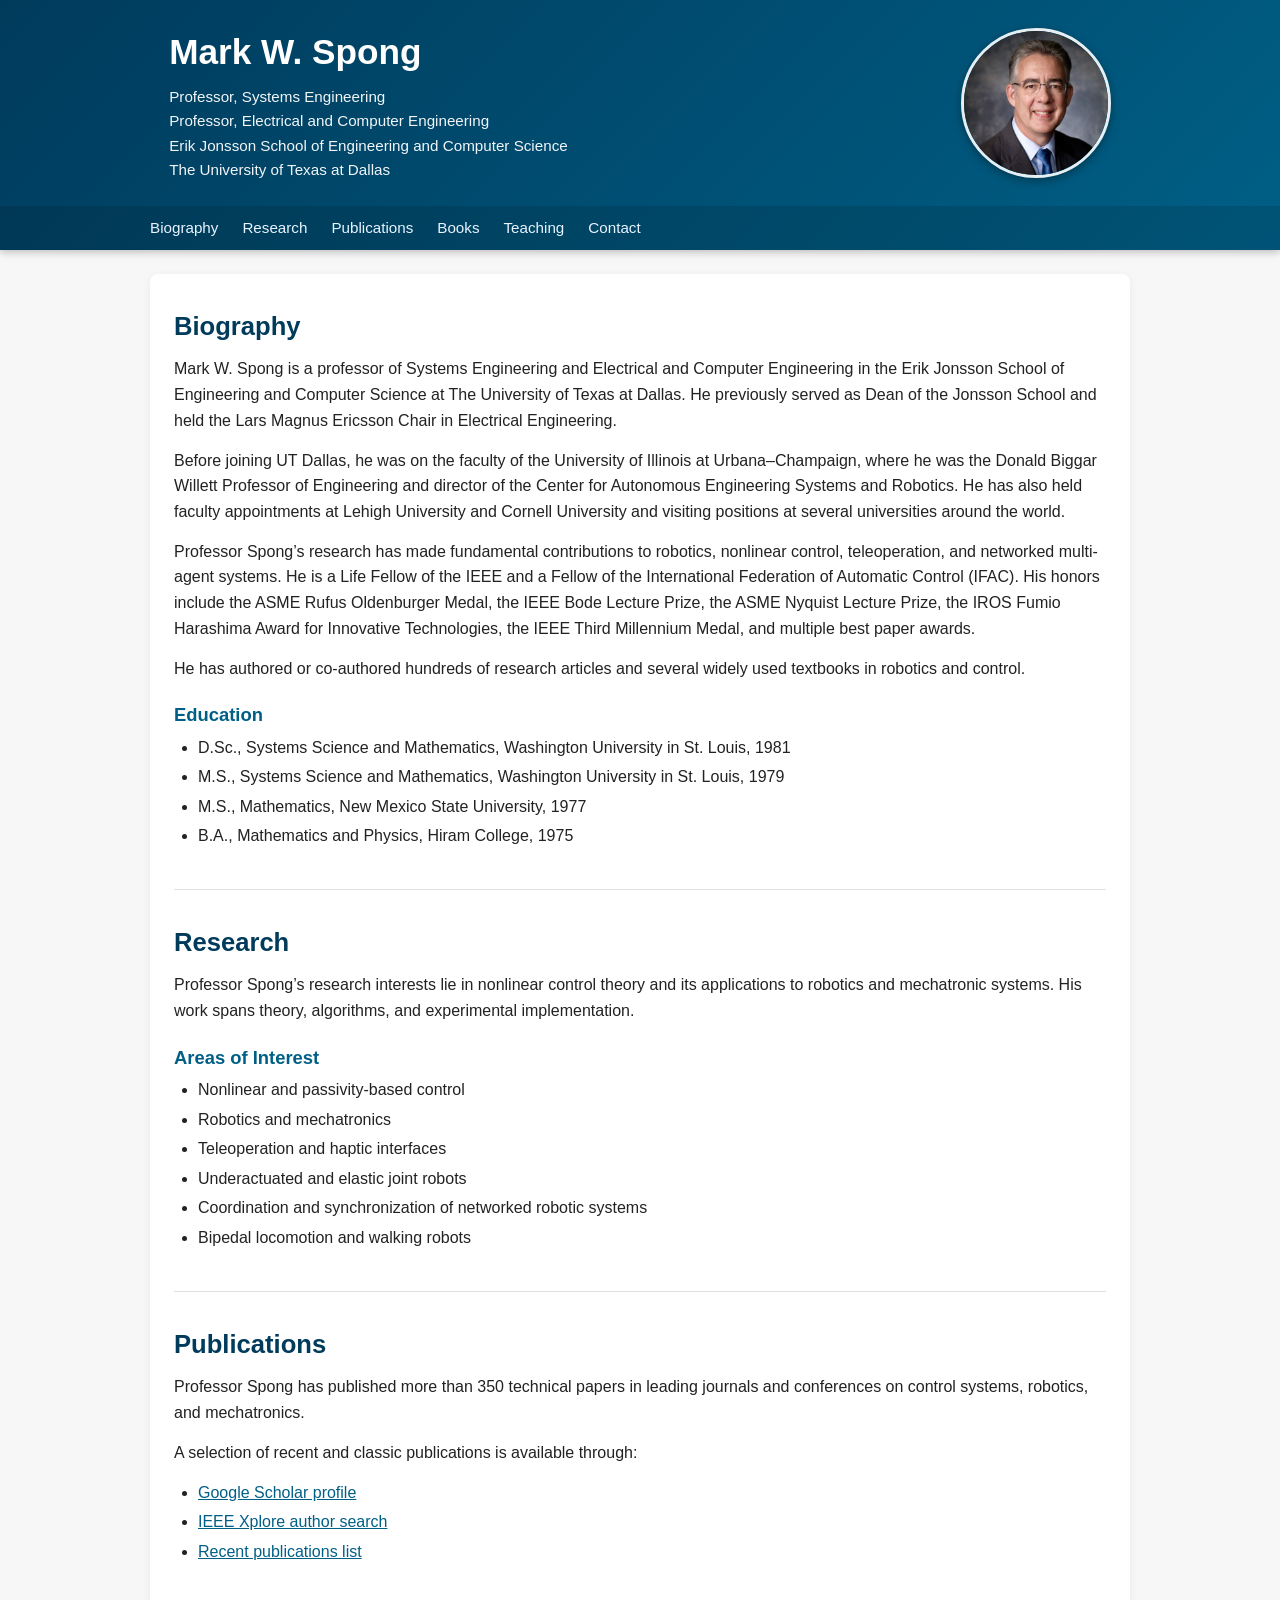
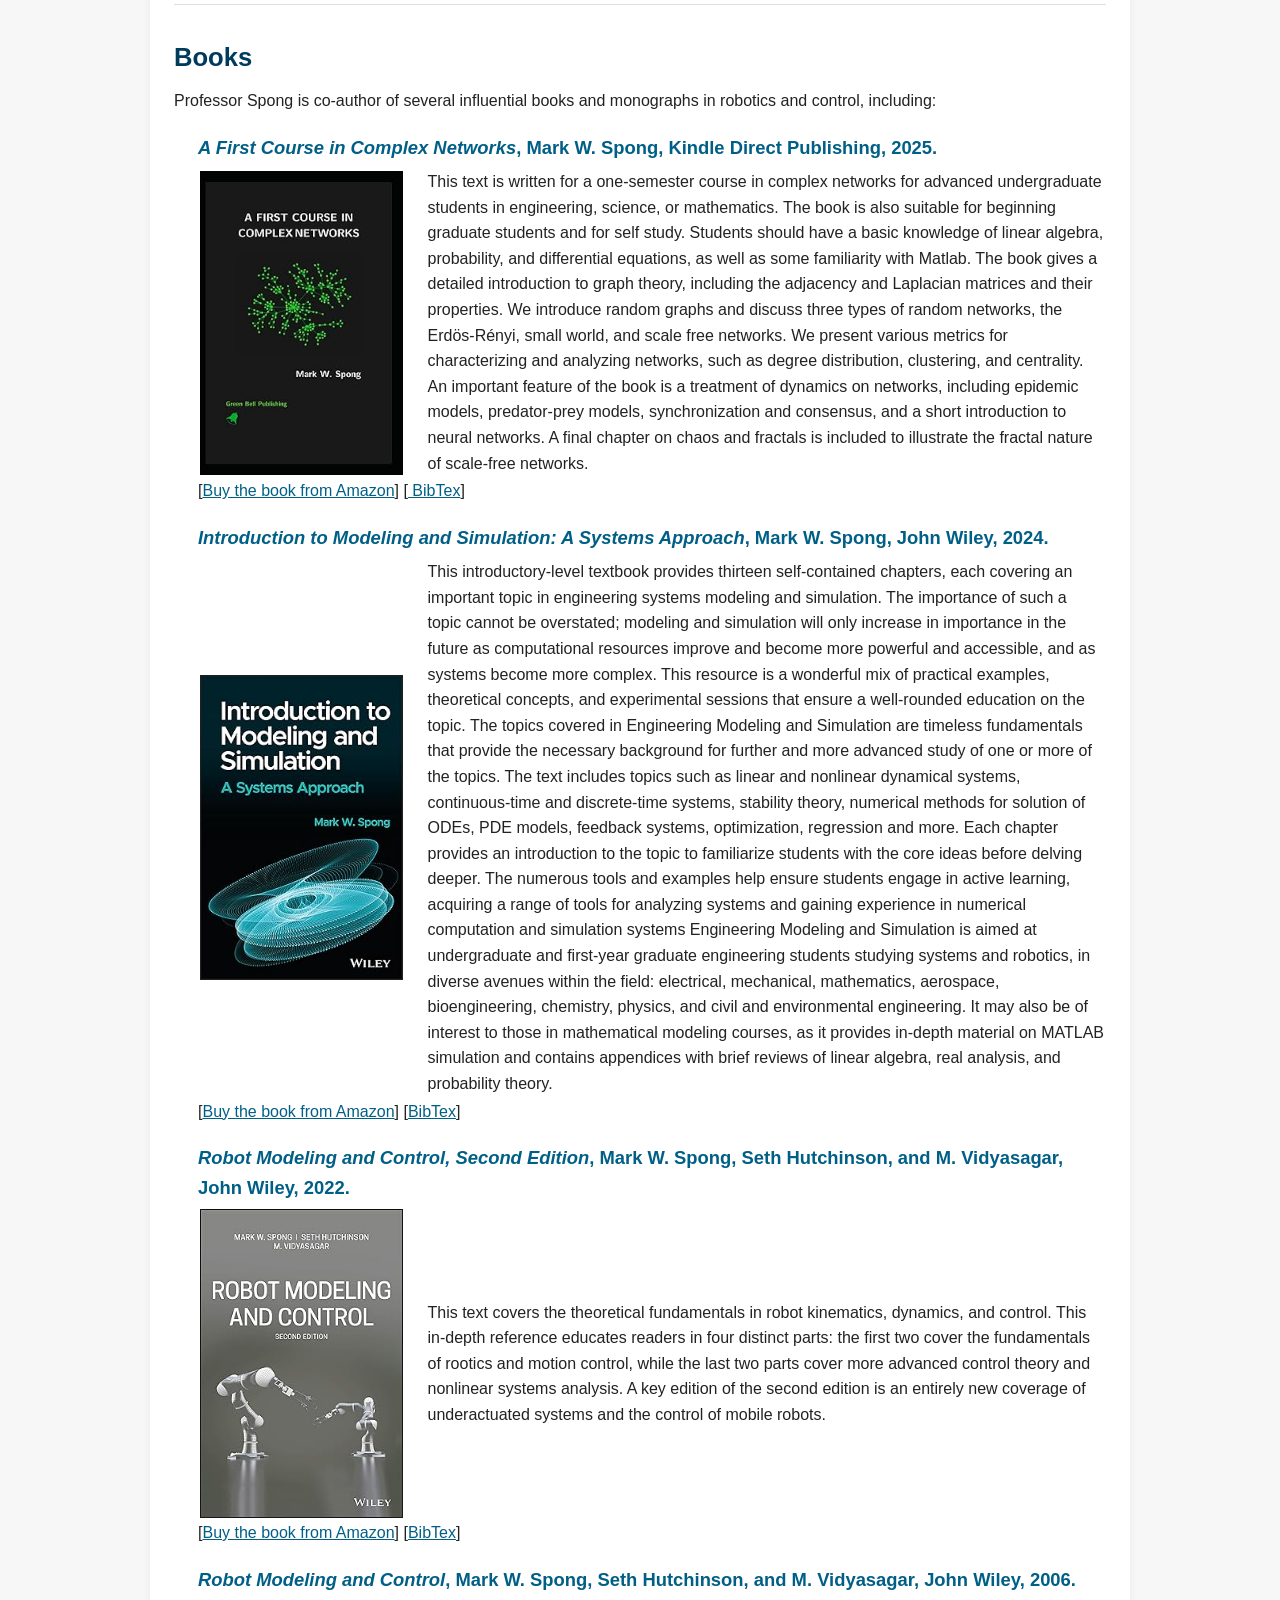
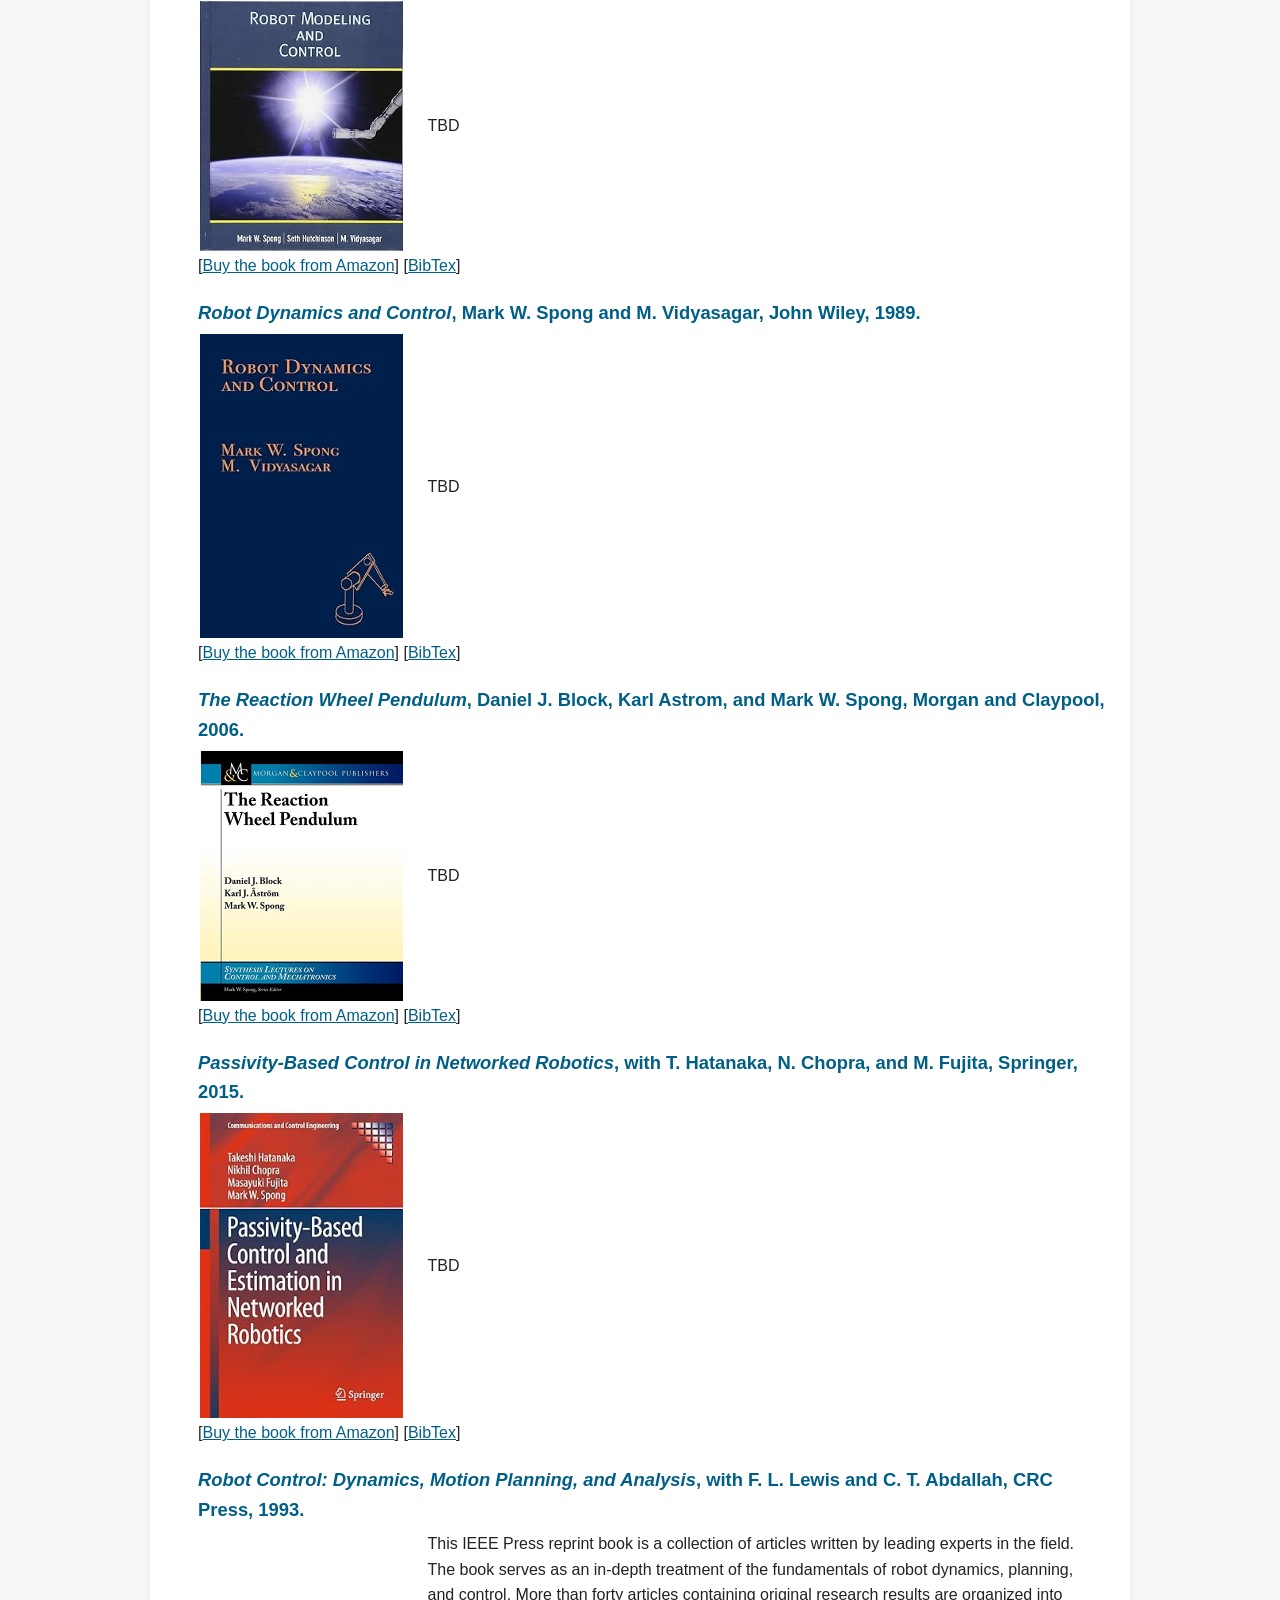
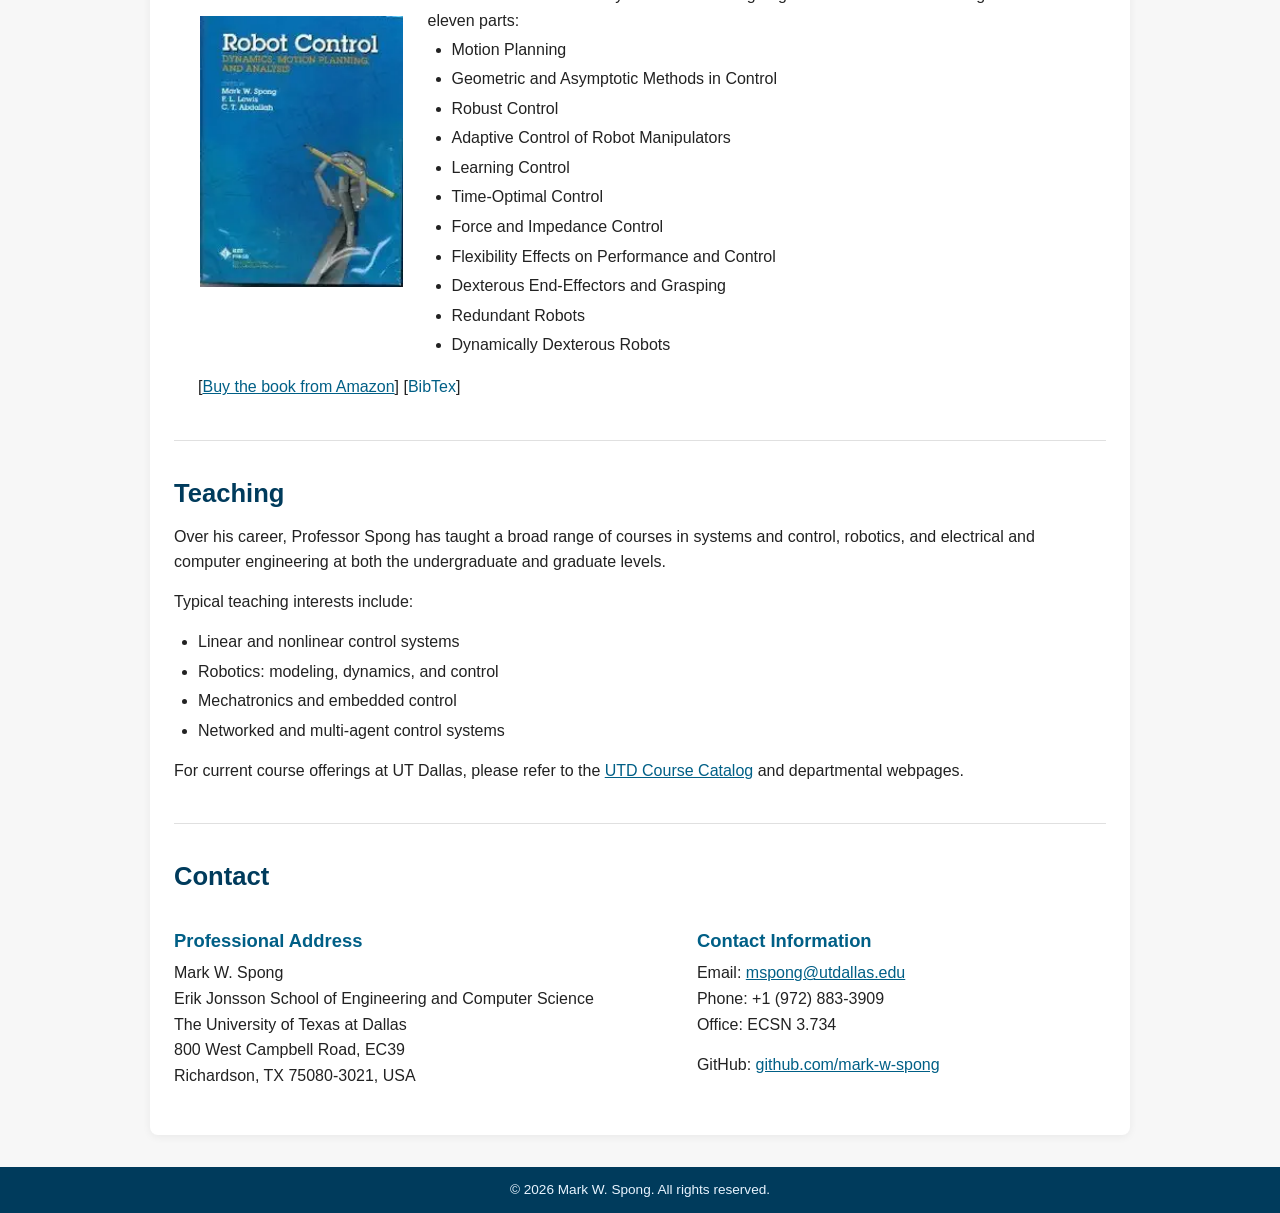
==== index.html @ 752ea944 "up" ====
<!DOCTYPE html>
<html lang="en">
<head>
    <meta charset="UTF-8">
    <title>Professor Mark W. Spong</title>
    <meta name="viewport" content="width=device-width, initial-scale=1">
    <meta name="description" content="Homepage of Professor Mark W. Spong">
    <link rel="stylesheet" href="style.css">
</head>
<body>
<header class="site-header">
    <div class="container header-content">
        <div class="title-block">
            <h1>Mark W. Spong</h1>
            <p class="subtitle">
                Professor, Systems Engineering<br>
                Professor, Electrical and Computer Engineering<br>
                Erik Jonsson School of Engineering and Computer Science<br>
                The University of Texas at Dallas
            </p>
        </div>
        <div class="portrait">
            <!-- Replace spong.jpg with the actual file name you upload in /images -->
            <img src="Images/spong.jpg" alt="Professor Mark W. Spong">
        </div>
    </div>
    <nav class="main-nav">
        <div class="container nav-links">
            <a href="#biography">Biography</a>
            <a href="#research">Research</a>
            <a href="#publications">Publications</a>
            <a href="#books">Books</a>
            <a href="#teaching">Teaching</a>
            <a href="#contact">Contact</a>
        </div>
    </nav>
</header>

<main class="container main-content">

    <!-- Biography -->
    <section id="biography" class="section">
        <h2>Biography</h2>
        <p>
            Mark W. Spong is  a professor of Systems Engineering and Electrical and Computer Engineering
            in the Erik Jonsson School of Engineering and Computer Science at
            The University of Texas at Dallas. He previously served as Dean of the Jonsson School and
            held the Lars Magnus Ericsson Chair in Electrical Engineering.
        </p>
        <p>
            Before joining UT Dallas, he was on the faculty of the University of Illinois at
            Urbana–Champaign, where he was the Donald Biggar Willett Professor of Engineering and
            director of the Center for Autonomous Engineering Systems and Robotics. He has also held
            faculty appointments at Lehigh University and Cornell University and visiting positions at
            several universities around the world.
        </p>
        <p>
            Professor Spong’s research has made fundamental contributions to robotics, nonlinear control,
            teleoperation, and networked multi-agent systems. He is a Life Fellow of the IEEE and a Fellow
            of the International Federation of Automatic Control (IFAC). His honors include the ASME
            Rufus Oldenburger Medal, the IEEE Bode Lecture Prize, the ASME Nyquist Lecture Prize,
            the IROS Fumio Harashima Award for Innovative Technologies, the IEEE Third Millennium Medal,
            and multiple best paper awards.
        </p>
        <p>
            He has authored or co-authored hundreds of research articles and several widely used
            textbooks in robotics and control.
        </p>

        <h3>Education</h3>
        <ul>
            <li>D.Sc., Systems Science and Mathematics, Washington University in St. Louis, 1981</li>
            <li>M.S., Systems Science and Mathematics, Washington University in St. Louis, 1979</li>
            <li>M.S., Mathematics, New Mexico State University, 1977</li>
            <li>B.A., Mathematics and Physics, Hiram College, 1975</li>
        </ul>
    </section>

    <!-- Research -->
    <section id="research" class="section">
        <h2>Research</h2>
        <p>
            Professor Spong’s research interests lie in nonlinear control theory and its applications
            to robotics and mechatronic systems. His work spans theory, algorithms, and experimental
            implementation.
        </p>
        <h3>Areas of Interest</h3>
        <ul>
            <li>Nonlinear and passivity-based control</li>
            <li>Robotics and mechatronics</li>
            <li>Teleoperation and haptic interfaces</li>
            <li>Underactuated and elastic joint robots</li>
            <li>Coordination and synchronization of networked robotic systems</li>
            <li>Bipedal locomotion and walking robots</li>
        </ul>
    </section>

    <!-- Publications -->
    <section id="publications" class="section">
        <h2>Publications</h2>
        <p>
            Professor Spong has published more than 350 technical papers in leading journals
            and conferences on control systems, robotics, and mechatronics.
        </p>
        <p>
            A selection of recent and classic publications is available through:
        </p>
        <ul>
            <li>
                <a href="https://scholar.google.com/scholar?q=Mark+W.+Spong" target="_blank" rel="noopener">
                    Google Scholar profile
                </a>
            </li>
            <li>
                <a href="https://ieeexplore.ieee.org/search/searchresult.jsp?newsearch=true&queryText=Mark%20W.%20Spong"
                   target="_blank" rel="noopener">
                    IEEE Xplore author search
                </a>
            </li>
            <li>
                <a href="https://personal.utdallas.edu/~mspong/Articles/index.htm" target="_blank" rel="noopener">
                    Recent publications list
                </a>
            </li>
        </ul>
    </section>
    

    <!-- Books -->
    <section id="books" class="section">
        <h2>Books</h2>
        <p>
            Professor Spong is co-author of several influential books and monographs in robotics
            and control, including:
        </p>
        <ul style="list-style:none;">
            <li>
             <h3><em>A First Course in Complex Networks</em>, Mark W. Spong, Kindle Direct Publishing, 2025.</h3>
            <table style="width:100%; border: 0;">
                <tr>
                    <td style="width:25%">                    
               
           <img src="Images/cover.jpg" style="display: block; margin-right: auto;width: 90%">
           </td>
                <td style="width:75%">
This text is written for a one-semester course in complex networks for advanced undergraduate students 
in engineering, science, or mathematics. The book is also suitable for beginning graduate students and 
for self study. Students should have a basic knowledge of linear algebra, probability, and differential equations, 
as well as some familiarity with Matlab.

The book gives a detailed introduction to graph theory, including the adjacency and Laplacian matrices 
and their properties. We introduce random graphs and discuss three types of random networks, 
the Erdös-Rényi, small world, and scale free networks. We present various metrics for characterizing 
and analyzing networks, such as degree distribution, clustering, and centrality. An important feature 
of the book is a treatment of dynamics on networks, including epidemic models, predator-prey models,
synchronization and consensus, and a short introduction to neural networks. A final chapter on chaos 
and fractals is included to illustrate the fractal nature of scale-free networks. 
                    </td>
                      </tr>
        </table>

[<a href="https://www.amazon.com/gp/product/B0FN7ZCMZW/ref=ox_sc_act_image_1?smid=ATVPDKIKX0DER&psc=1">Buy
the book from Amazon</a>]
[<a href = "bib.html/#booknetworks"> BibTex</a>]

    </li>
    <li>
             <h3><em>Introduction to Modeling and Simulation: A Systems Approach</em>, Mark W. Spong, John Wiley, 2024.</h3>
            <table style="width:100%; border: 0;">
                <tr>
                    <td style="width:25%">                    
               
           <img src="Images/Modeling.jpg" style="display: block; margin-right: auto;width: 90%">
           </td>
                <td style="width:75%">
This introductory-level textbook provides thirteen self-contained chapters, each covering an important topic
 in engineering systems modeling and simulation. The importance of such a topic cannot be overstated; 
 modeling and simulation will only increase in importance in the future as computational resources improve 
 and become more powerful and accessible, and as systems become more complex. This resource is a wonderful 
 mix of practical examples, theoretical concepts, and experimental sessions that ensure a well-rounded 
 education on the topic.

The topics covered in Engineering Modeling and Simulation are timeless fundamentals that provide the 
necessary background for further and more advanced study of one or more of the topics. The text includes
 topics such as linear and nonlinear dynamical systems, continuous-time and discrete-time systems, stability 
 theory, numerical methods for solution of ODEs, PDE models, feedback systems, optimization, regression and more. 
 Each chapter provides an introduction to the topic to familiarize students with the core ideas before delving deeper. 
 The numerous tools and examples help ensure students engage in active learning, acquiring a range of tools for 
 analyzing systems and gaining experience in numerical computation and simulation systems
 
Engineering Modeling and Simulation is aimed at undergraduate and first-year graduate engineering students 
studying systems and robotics, in diverse avenues within the field: electrical, mechanical, mathematics,
aerospace, bioengineering, chemistry, physics, and civil and environmental engineering. It may also be of 
interest to those in mathematical modeling courses, as it provides in-depth material on MATLAB simulation 
and contains appendices with brief reviews of linear algebra, real analysis, and probability theory.
                    </td>
                      </tr>
        </table>

[<a href="https://www.amazon.com/gp/product/B0FN7ZCMZW/ref=ox_sc_act_image_1?smid=ATVPDKIKX0DER&psc=1">Buy
the book from Amazon</a>]
[<a href="bib.html/#bookCRC">BibTex</a>]

    </li>
    <li>
             <h3><em>Robot Modeling and Control, Second Edition</em>, Mark W. Spong, Seth Hutchinson, and M. Vidyasagar,
                John Wiley, 2022.</h3>
            <table style="width:100%; border: 0;">
                <tr>
                    <td style="width:25%">                    
               
           <img src="Images/Robot_Modeling2.jpg" style="display: block; margin-right: auto;width: 90%">
           </td>
                <td style="width:75%">
This text covers the theoretical fundamentals in robot kinematics, dynamics, and control.  This in-depth reference educates
readers in four distinct parts: the first two cover the fundamentals of rootics and motion control,
while the last two parts cover more advanced control theory and nonlinear systems analysis.  A key edition of the second 
edition is an entirely new coverage of underactuated systems and the control of mobile robots.
                    </td>
                      </tr>
        </table>

[<a href="https://www.amazon.com/gp/product/B0FN7ZCMZW/ref=ox_sc_act_image_1?smid=ATVPDKIKX0DER&psc=1">Buy
the book from Amazon</a>]
[<a href="bib.html">BibTex</a>]

    </li>

    <li>
             <h3><em>Robot Modeling and Control</em>, Mark W. Spong, Seth Hutchinson, and M. Vidyasagar,
                John Wiley, 2006.</h3>
            <table style="width:100%; border: 0;">
                <tr>
                    <td style="width:25%">                    
               
           <img src="Images/Robot_Modeling.jpg" style="display: block; margin-right: auto;width: 90%">
           </td>
                <td style="width:75%">
TBD 
                    </td>
                      </tr>
        </table>

[<a href="https://www.amazon.com/gp/product/B0FN7ZCMZW/ref=ox_sc_act_image_1?smid=ATVPDKIKX0DER&psc=1">Buy
the book from Amazon</a>]
[<a href="bib.html">BibTex</a>]

    </li>
    <li>
             <h3><em>Robot Dynamics and Control</em>, Mark W. Spong and M. Vidyasagar,
                John Wiley, 1989.</h3>
            <table style="width:100%; border: 0;">
                <tr>
                    <td style="width:25%">                    
               
           <img src="Images/Robot_Dynamics.jpg" style="display: block; margin-right: auto;width: 90%">
           </td>
                <td style="width:75%">
TBD
                    </td>
                      </tr>
        </table>

[<a href="https://www.amazon.com/gp/product/B0FN7ZCMZW/ref=ox_sc_act_image_1?smid=ATVPDKIKX0DER&psc=1">Buy
the book from Amazon</a>]
[<a href="bib.html">BibTex</a>]

    </li>
    <li>
             <h3><em>The Reaction Wheel Pendulum</em>, Daniel J. Block, Karl Astrom, and Mark W. Spong,
                Morgan and Claypool, 2006.</h3>
            <table style="width:100%; border: 0;">
                <tr>
                    <td style="width:25%">                    
               
           <img src="Images/Wheel1.jpg" style="display: block; margin-right: auto;width: 90%">
           </td>
                <td style="width:75%">
TBD
                    </td>
                      </tr>
        </table>

[<a href="https://www.amazon.com/gp/product/B0FN7ZCMZW/ref=ox_sc_act_image_1?smid=ATVPDKIKX0DER&psc=1">Buy
the book from Amazon</a>]
[<a href="bib.html">BibTex</a>]

    </li>
    <li>
             <h3><em>Passivity-Based Control in Networked Robotics</em>, with T. Hatanaka, N. Chopra, and M. Fujita,
                Springer, 2015.</h3>
            <table style="width:100%; border: 0;">
                <tr>
                    <td style="width:25%">                    
               
           <img src="Images/Passivity.jpg" style="display: block; margin-right: auto;width: 90%">
           </td>
                <td style="width:75%">
TBD
                    </td>
                      </tr>
        </table>

[<a href="https://www.amazon.com/gp/product/B0FN7ZCMZW/ref=ox_sc_act_image_1?smid=ATVPDKIKX0DER&psc=1">Buy
the book from Amazon</a>]
[<a href="bib.html/#bookpassivity">BibTex</a>]

    </li>
        <li>
             <h3><em>Robot Control: Dynamics, Motion Planning, and Analysis</em>, with F. L. Lewis and C. T. Abdallah,
                CRC Press, 1993.</h3>
            <table style="width:100%; border: 0;">
                <tr>
                    <td style="width:25%">                    
               
           <img src="Images/IEEE_Press.webp" style="display: block; margin-right: auto;width: 90%">
           </td>
                <td style="width:75%">
This IEEE Press reprint book is a collection of articles written by leading experts in the field.  The book serves as
an in-depth treatment of the fundamentals of robot dynamics, planning, and control.  More than forty articles containing
original research results are organized into eleven parts:
<ul>
    <li> Motion Planning</li>
    <li> Geometric and Asymptotic Methods in Control</li>
    <li> Robust Control</li>
    <li> Adaptive Control of Robot Manipulators</li>
    <li> Learning Control</li>
    <li> Time-Optimal Control</li>
    <li> Force and Impedance Control</li>
    <li> Flexibility Effects on Performance and Control</li>
    <li> Dexterous End-Effectors and Grasping</li>
    <li> Redundant Robots</li>
    <li> Dynamically Dexterous Robots</li>
</ul>
                    </td>
                      </tr>
        </table>

[<a href="https://www.amazon.com/gp/product/B0FN7ZCMZW/ref=ox_sc_act_image_1?smid=ATVPDKIKX0DER&psc=1">Buy
the book from Amazon</a>]
[<a id="bib.html/#bookCRC">BibTex</a>]

    </li>
    
    </section>

    <!-- Teaching -->
    <section id="teaching" class="section">
        <h2>Teaching</h2>
        <p>
            Over his career, Professor Spong has taught a broad range of courses in systems and control,
            robotics, and electrical and computer engineering at both the undergraduate and graduate levels.
        </p>
        <p>
            Typical teaching interests include:
        </p>
        <ul>
            <li>Linear and nonlinear control systems</li>
            <li>Robotics: modeling, dynamics, and control</li>
            <li>Mechatronics and embedded control</li>
            <li>Networked and multi-agent control systems</li>
        </ul>
        <p>
            For current course offerings at UT Dallas, please refer to the
            <a href="https://catalog.utdallas.edu/" target="_blank" rel="noopener">UTD Course Catalog</a>
            and departmental webpages.
        </p>
    </section>

    <!-- Contact -->
    <section id="contact" class="section">
        <h2>Contact</h2>
        <div class="contact-grid">
            <div>
                <h3>Professional Address</h3>
                <p>
                    Mark W. Spong<br>
                    Erik Jonsson School of Engineering and Computer Science<br>
                    The University of Texas at Dallas<br>
                    800 West Campbell Road, EC39<br>
                    Richardson, TX 75080-3021, USA
                </p>
            </div>
            <div>
                <h3>Contact Information</h3>
                <p>
                    Email: <a href="mailto:mspong@utdallas.edu">mspong@utdallas.edu</a><br>
                    Phone: +1 (972) 883-3909<br>
                    Office: ECSN 3.734
                </p>
                <p>
                    GitHub: <a href="https://github.com/mark-w-spong" target="_blank" rel="noopener">
                    github.com/mark-w-spong</a>
                </p>
            </div>
        </div>
    </section>

</main>

<footer class="site-footer">
    <div class="container">
        <p>&copy; <span id="year"></span> Mark W. Spong. All rights reserved.</p>
    </div>
</footer>

<script>
    // Set current year in footer
    document.getElementById('year').textContent = new Date().getFullYear();
</script>
</body>
</html>
---- style.css ----
/* Basic reset */
*,
*::before,
*::after {
    box-sizing: border-box;
    margin: 0;
    padding: 0;
}

html {
    scroll-behavior: smooth;
}

body {
    font-family: -apple-system, BlinkMacSystemFont, "Segoe UI", Roboto, Helvetica, Arial, sans-serif;
    line-height: 1.6;
    color: #222;
    background-color: #f7f7f7;
}

/* Layout helpers */
.container {
    width: 100%;
    max-width: 980px;
    margin: 0 auto;
    padding: 0 1.2rem;
}

/* Header */
.site-header {
    background: linear-gradient(135deg, #003b5c, #005f86);
    color: #fff;
    padding-top: 1.5rem;
    padding-bottom: 0;
    box-shadow: 0 2px 8px rgba(0, 0, 0, 0.25);
}

.header-content {
    display: flex;
    align-items: center;
    justify-content: space-between;
    gap: 2rem;
    padding-bottom: 1rem;
}

.title-block h1 {
    font-size: 2.2rem;
    margin-bottom: 0.3rem;
}

.subtitle {
    font-size: 0.95rem;
    opacity: 0.95;
}

.portrait img {
    display: block;
    width: 150px;
    height: 150px;
    object-fit: cover;
    border-radius: 50%;
    border: 3px solid rgba(255, 255, 255, 0.9);
    box-shadow: 0 3px 10px rgba(0, 0, 0, 0.35);
}

/* Navigation */
.main-nav {
    background: rgba(0, 0, 0, 0.12);
    margin-top: 0.5rem;
}

.nav-links {
    display: flex;
    flex-wrap: wrap;
    gap: 1.5rem;
    justify-content: flex-start;
    padding: 0.6rem 0;
}

.main-nav a {
    color: #e8f4ff;
    text-decoration: none;
    font-size: 0.95rem;
    font-weight: 500;
    position: relative;
}

.main-nav a::after {
    content: "";
    position: absolute;
    left: 0;
    bottom: -0.25rem;
    width: 0;
    height: 2px;
    background-color: #ffd166;
    transition: width 0.2s ease-out;
}

.main-nav a:hover::after,
.main-nav a:focus::after {
    width: 100%;
}

/* Main content */
.main-content {
    background: #ffffff;
    margin-top: 1.5rem;
    margin-bottom: 2rem;
    padding: 2rem 1.5rem;
    border-radius: 8px;
    box-shadow: 0 2px 8px rgba(0, 0, 0, 0.06);
}

.section + .section {
    margin-top: 2.5rem;
    border-top: 1px solid #e0e0e0;
    padding-top: 2rem;
}

.section h2 {
    font-size: 1.6rem;
    margin-bottom: 0.6rem;
    color: #003b5c;
}

.section h3 {
    font-size: 1.15rem;
    margin-top: 1.2rem;
    margin-bottom: 0.3rem;
    color: #005f86;
}

.section p {
    margin-bottom: 0.9rem;
}

.section ul {
    list-style: disc;
    padding-left: 1.5rem;
    margin-top: 0.2rem;
    margin-bottom: 0.9rem;
}

.section li + li {
    margin-top: 0.25rem;
}

/* Links */
a {
    color: #005f86;
}

a:hover,
a:focus {
    color: #003b5c;
    text-decoration: underline;
}

/* Contact grid */
.contact-grid {
    display: grid;
    grid-template-columns: 1.2fr 1fr;
    gap: 2rem;
}

/* Footer */
.site-footer {
    background: #003b5c;
    color: #e8f4ff;
    padding: 0.75rem 0;
    font-size: 0.85rem;
}

.site-footer p {
    text-align: center;
}

/* Responsive */
@media (max-width: 720px) {
    .header-content {
        flex-direction: column-reverse;
        align-items: flex-start;
    }

    .portrait img {
        width: 120px;
        height: 120px;
    }

    .main-content {
        padding: 1.5rem 1.1rem;
    }

    .contact-grid {
        grid-template-columns: 1fr;
    }

    .nav-links {
        justify-content: center;
    }

    .title-block h1 {
        font-size: 1.8rem;
    }
}
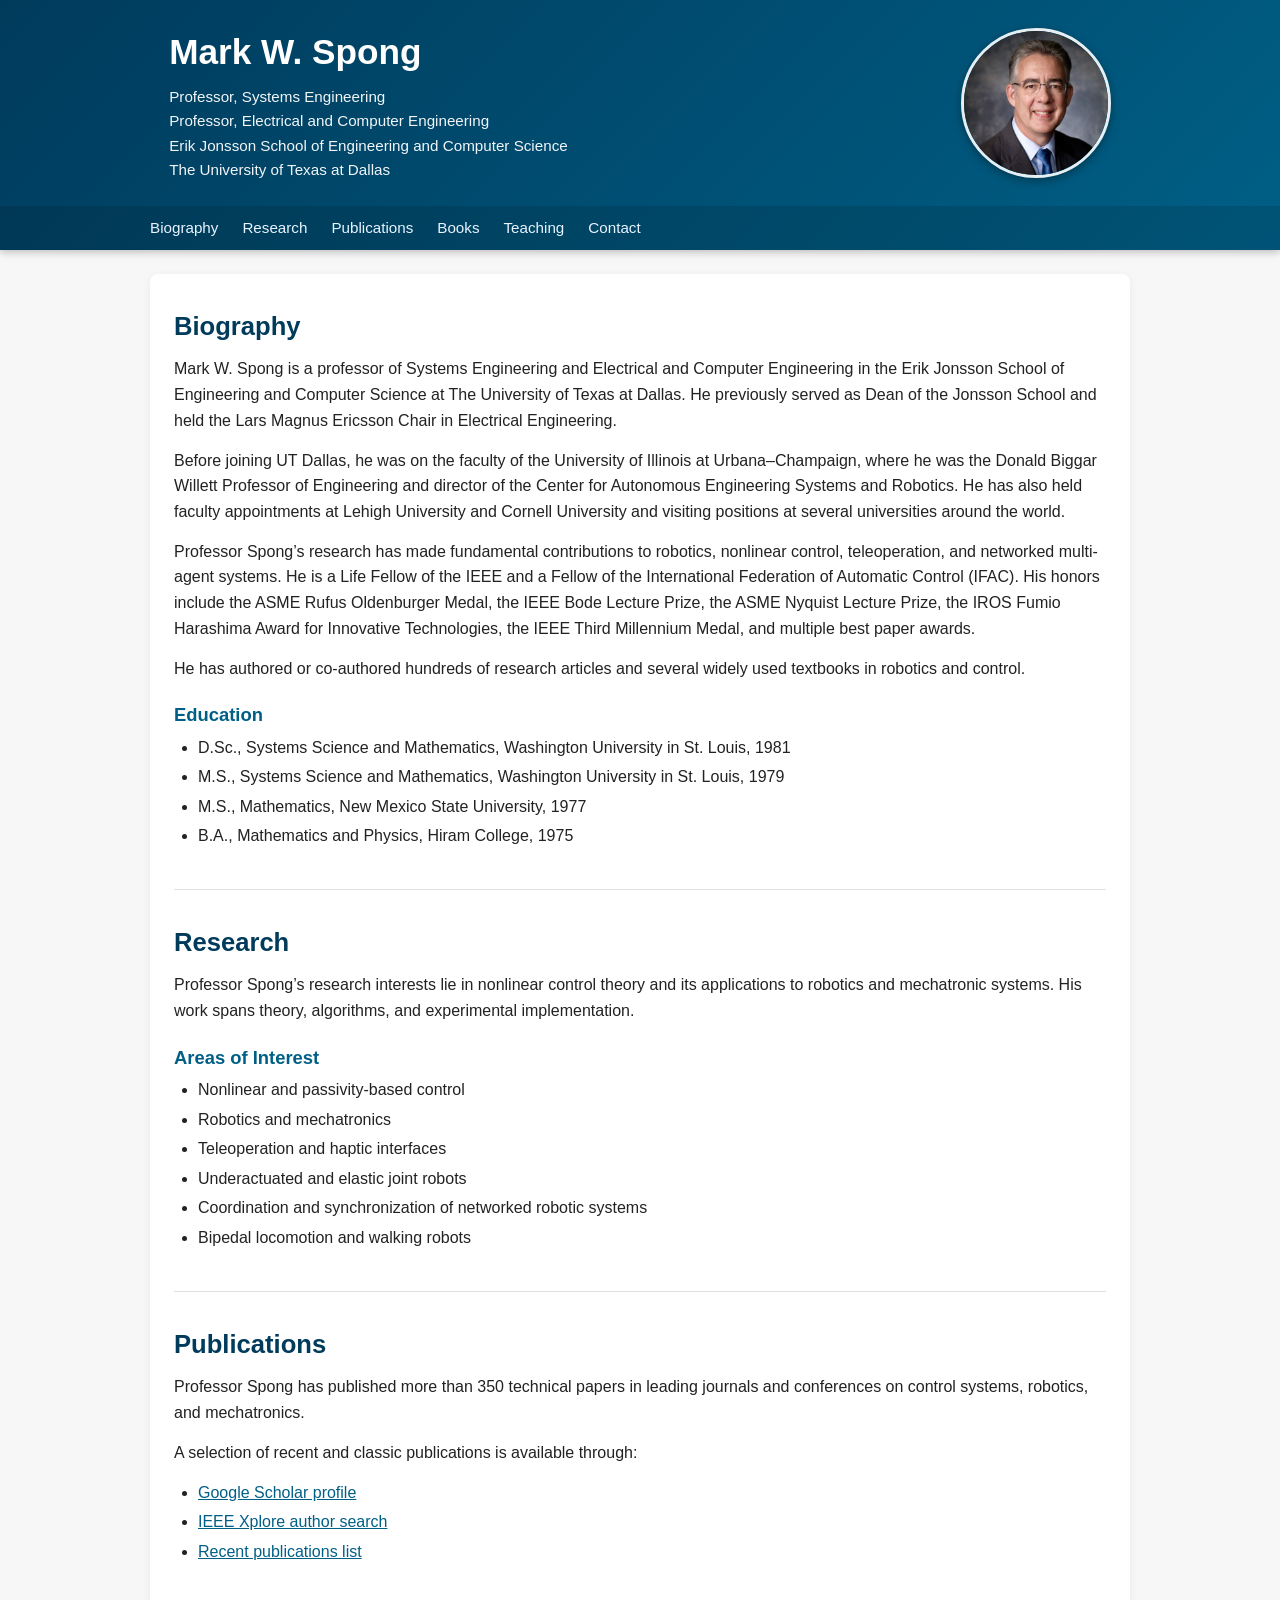
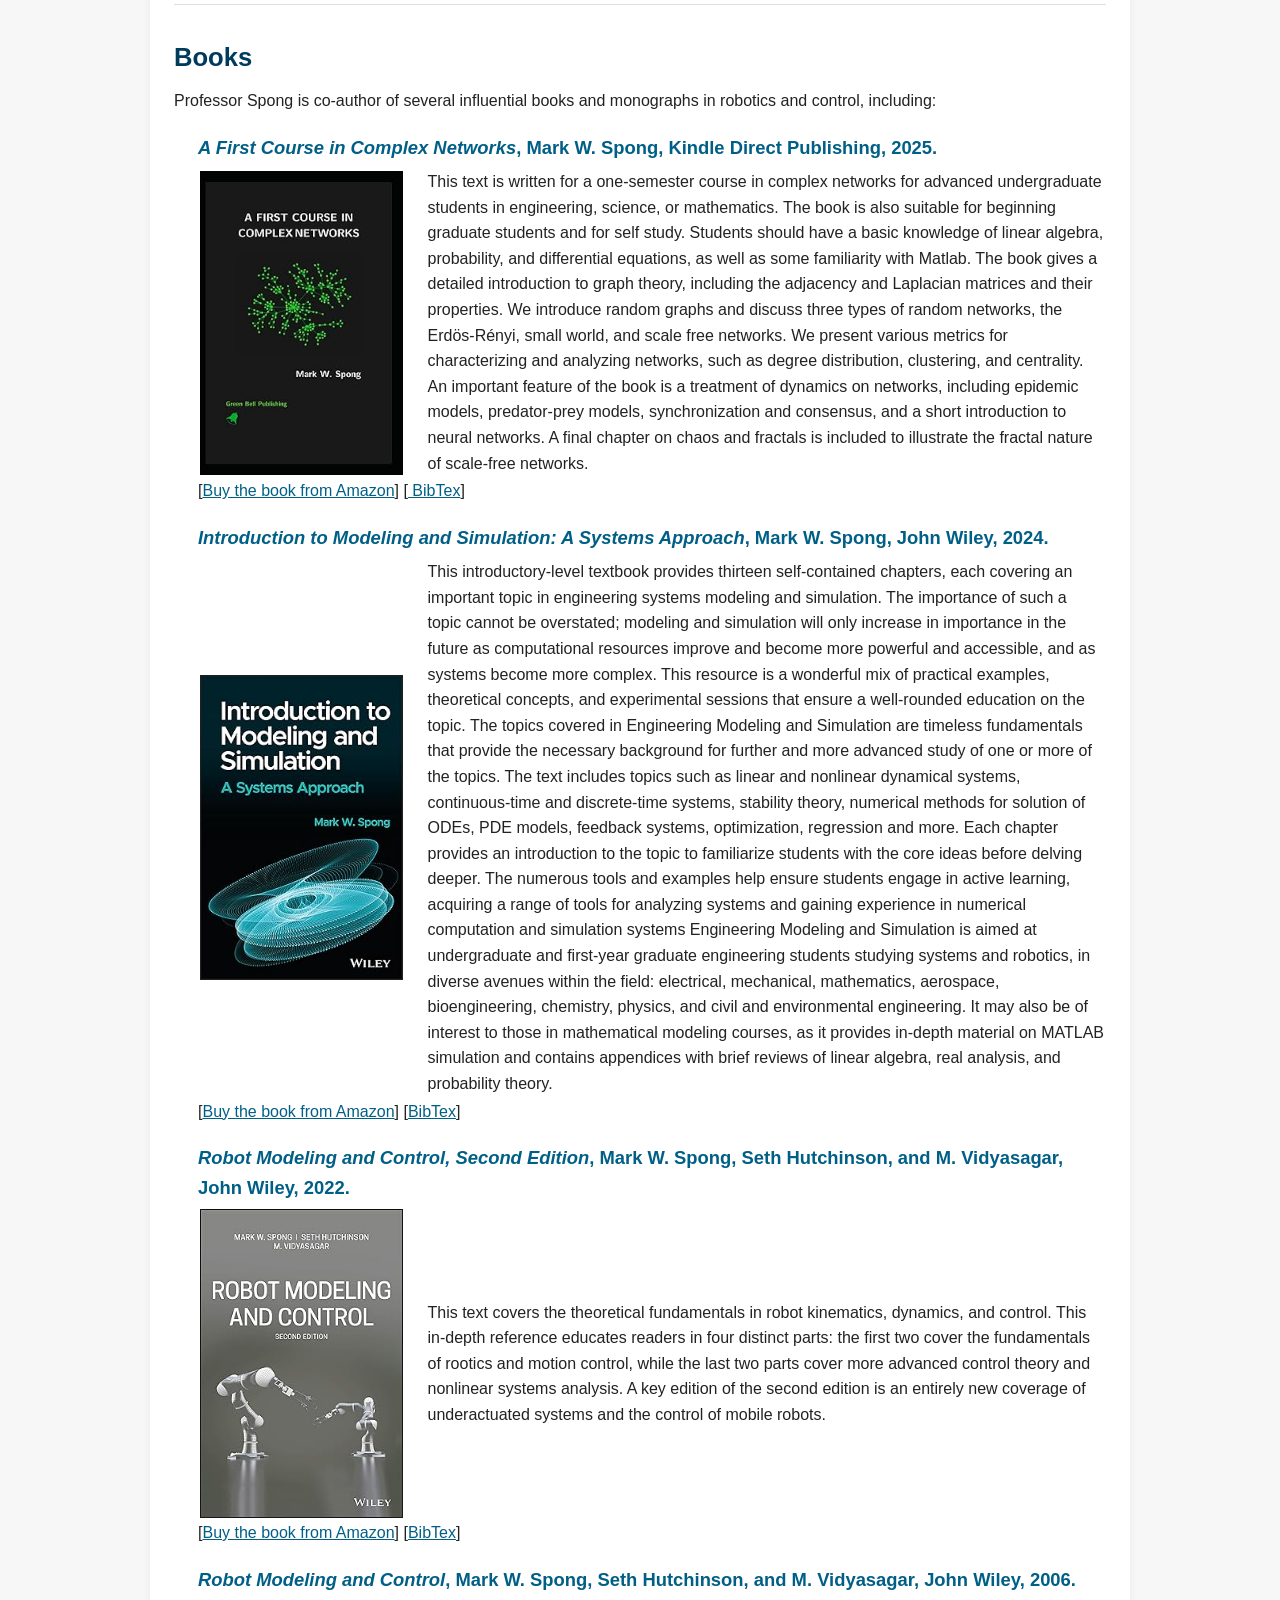
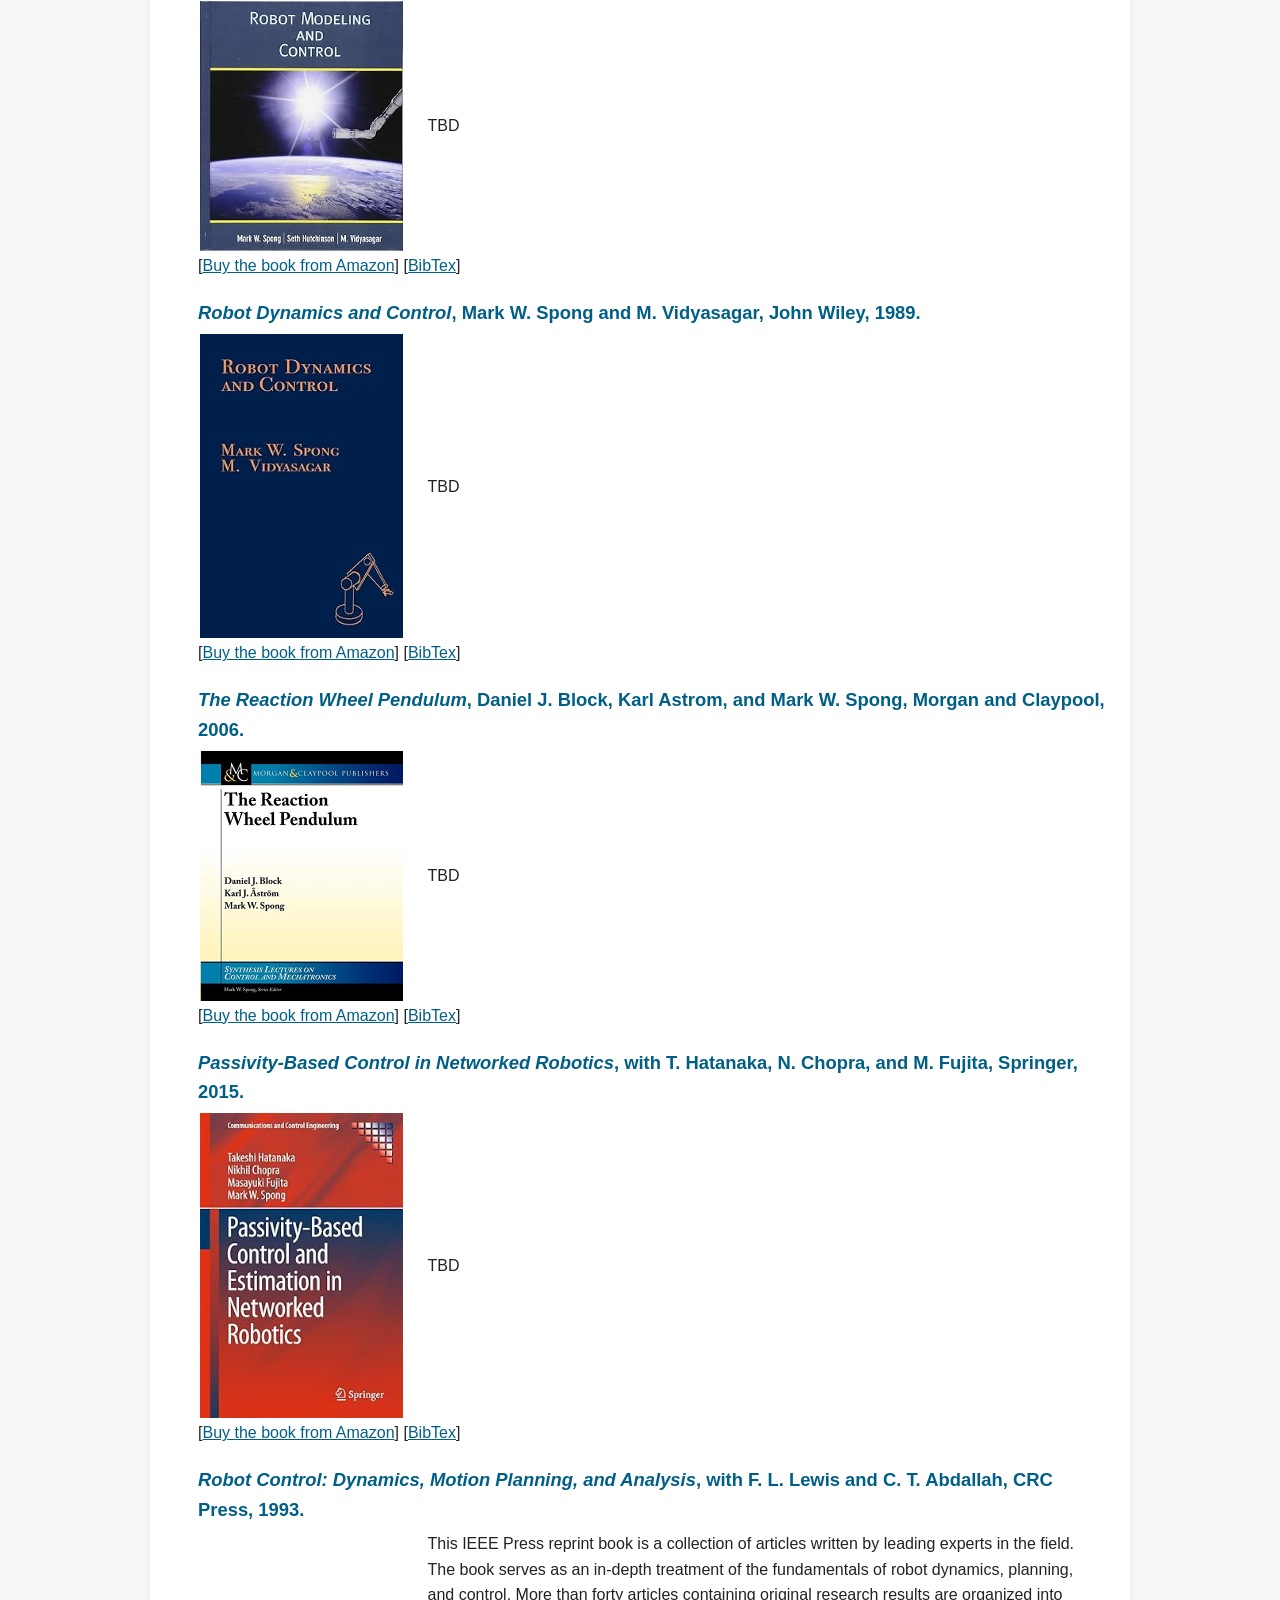
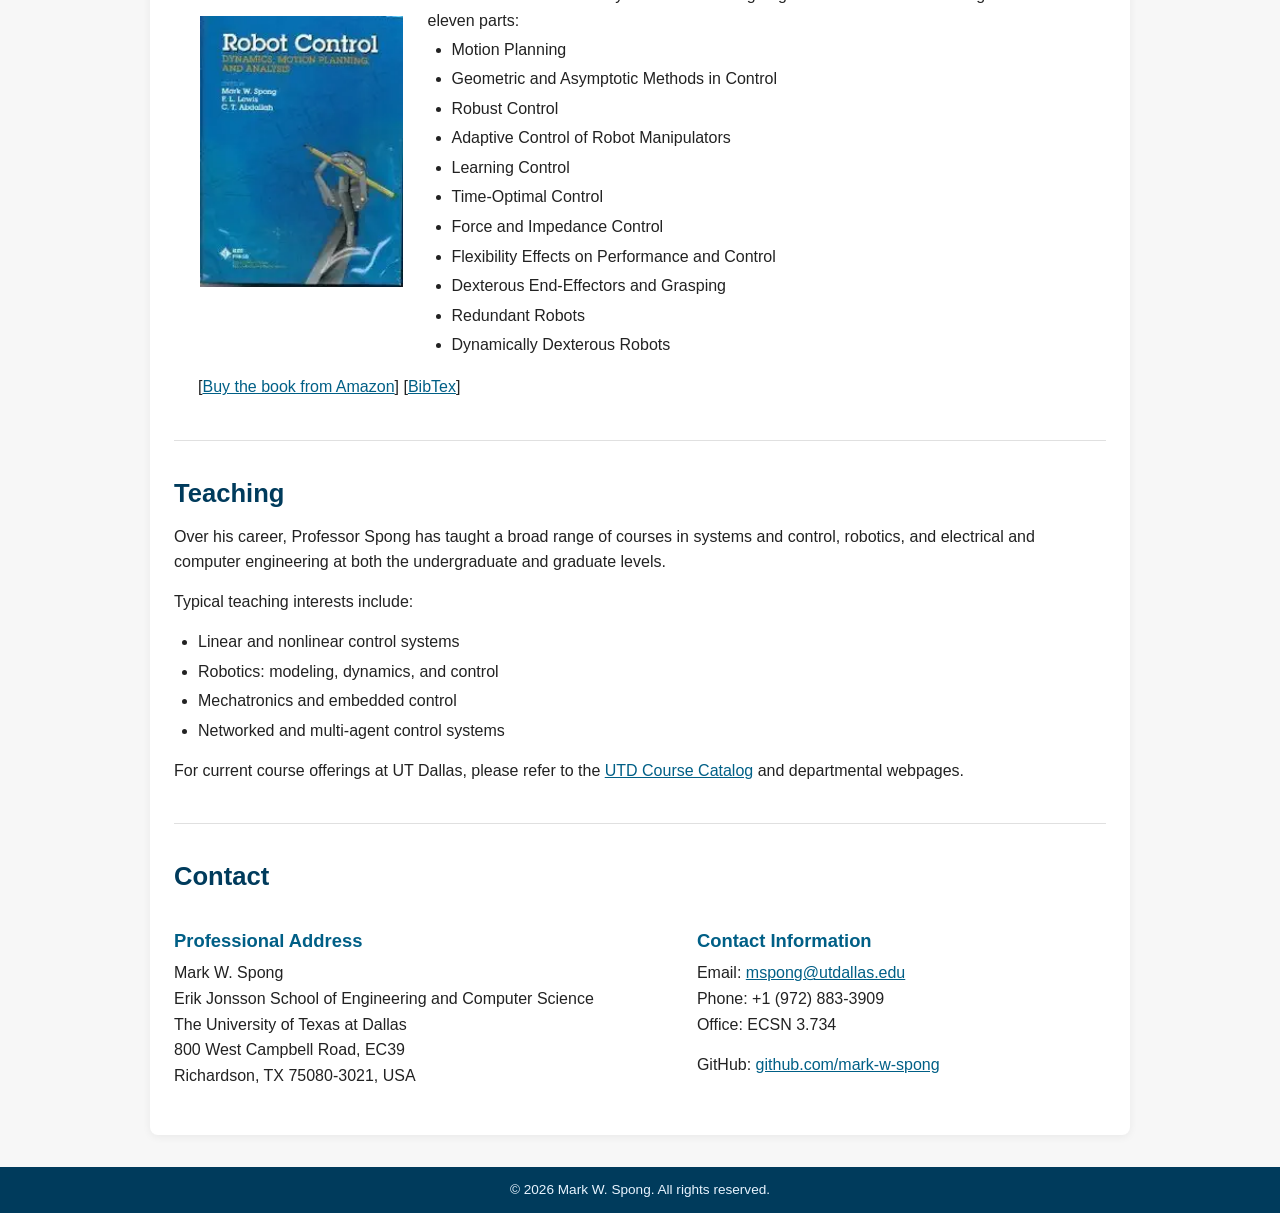
==== commit 723ed3d6: "Update index.html" ====
--- a/index.html
+++ b/index.html
@@ -338,7 +338,7 @@
 
 [<a href="https://www.amazon.com/gp/product/B0FN7ZCMZW/ref=ox_sc_act_image_1?smid=ATVPDKIKX0DER&psc=1">Buy
 the book from Amazon</a>]
-[<a id="bib.html/#bookCRC">BibTex</a>]
+[<a href="https://mark-w-spong.github.io/bib.htm/#bookCRC">BibTex</a>]
 
     </li>
     
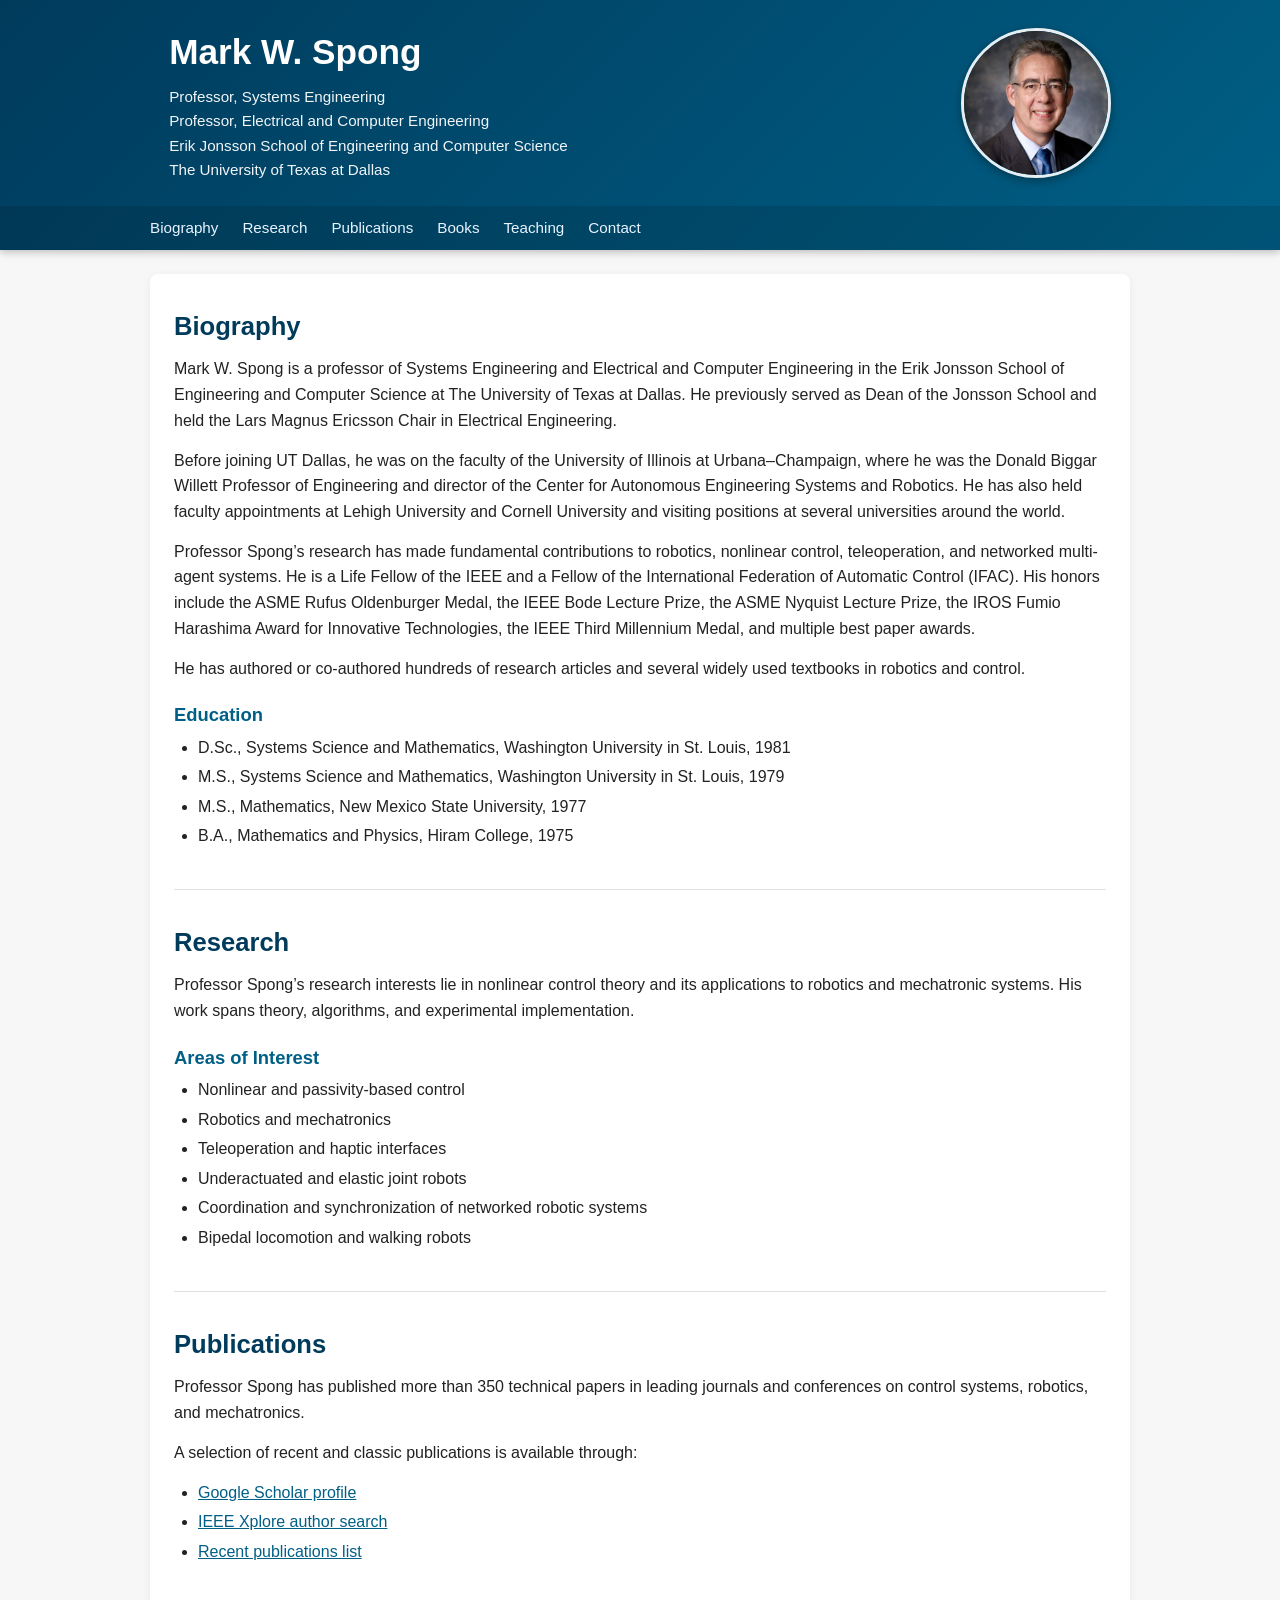
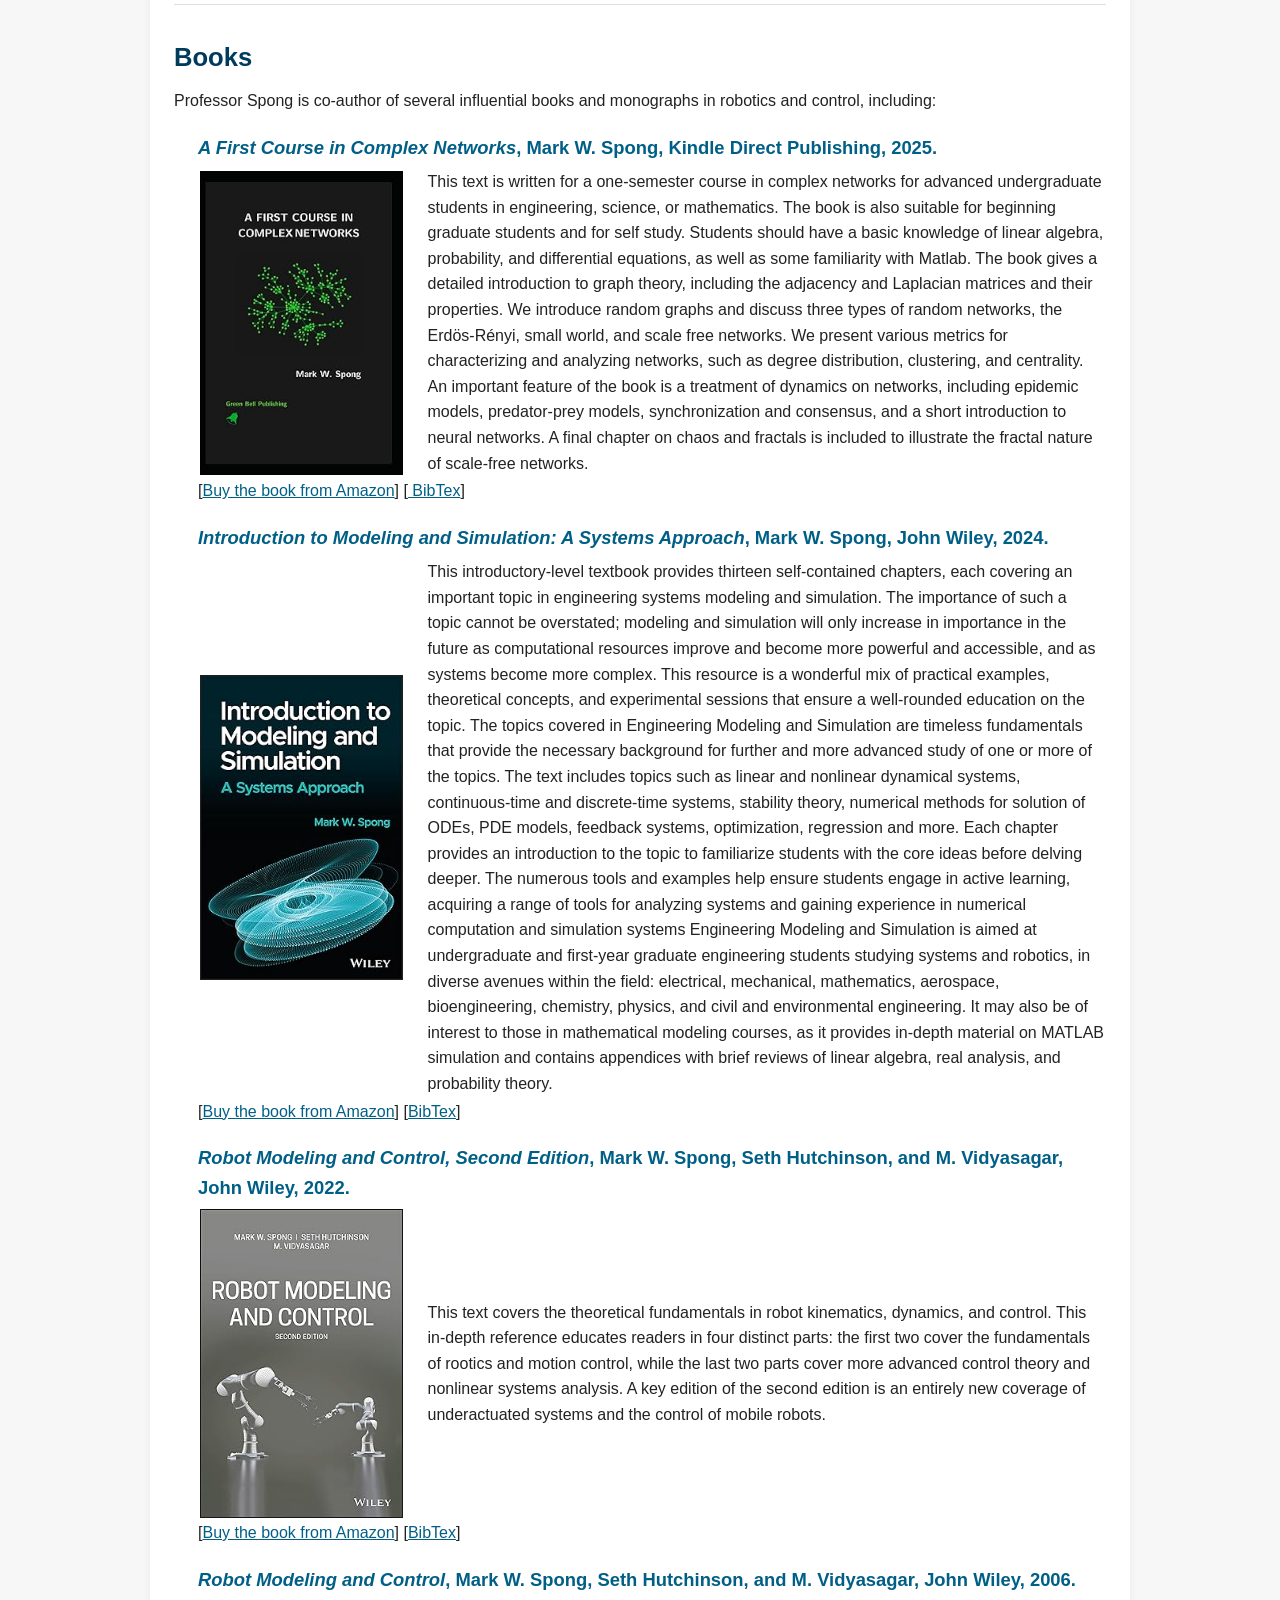
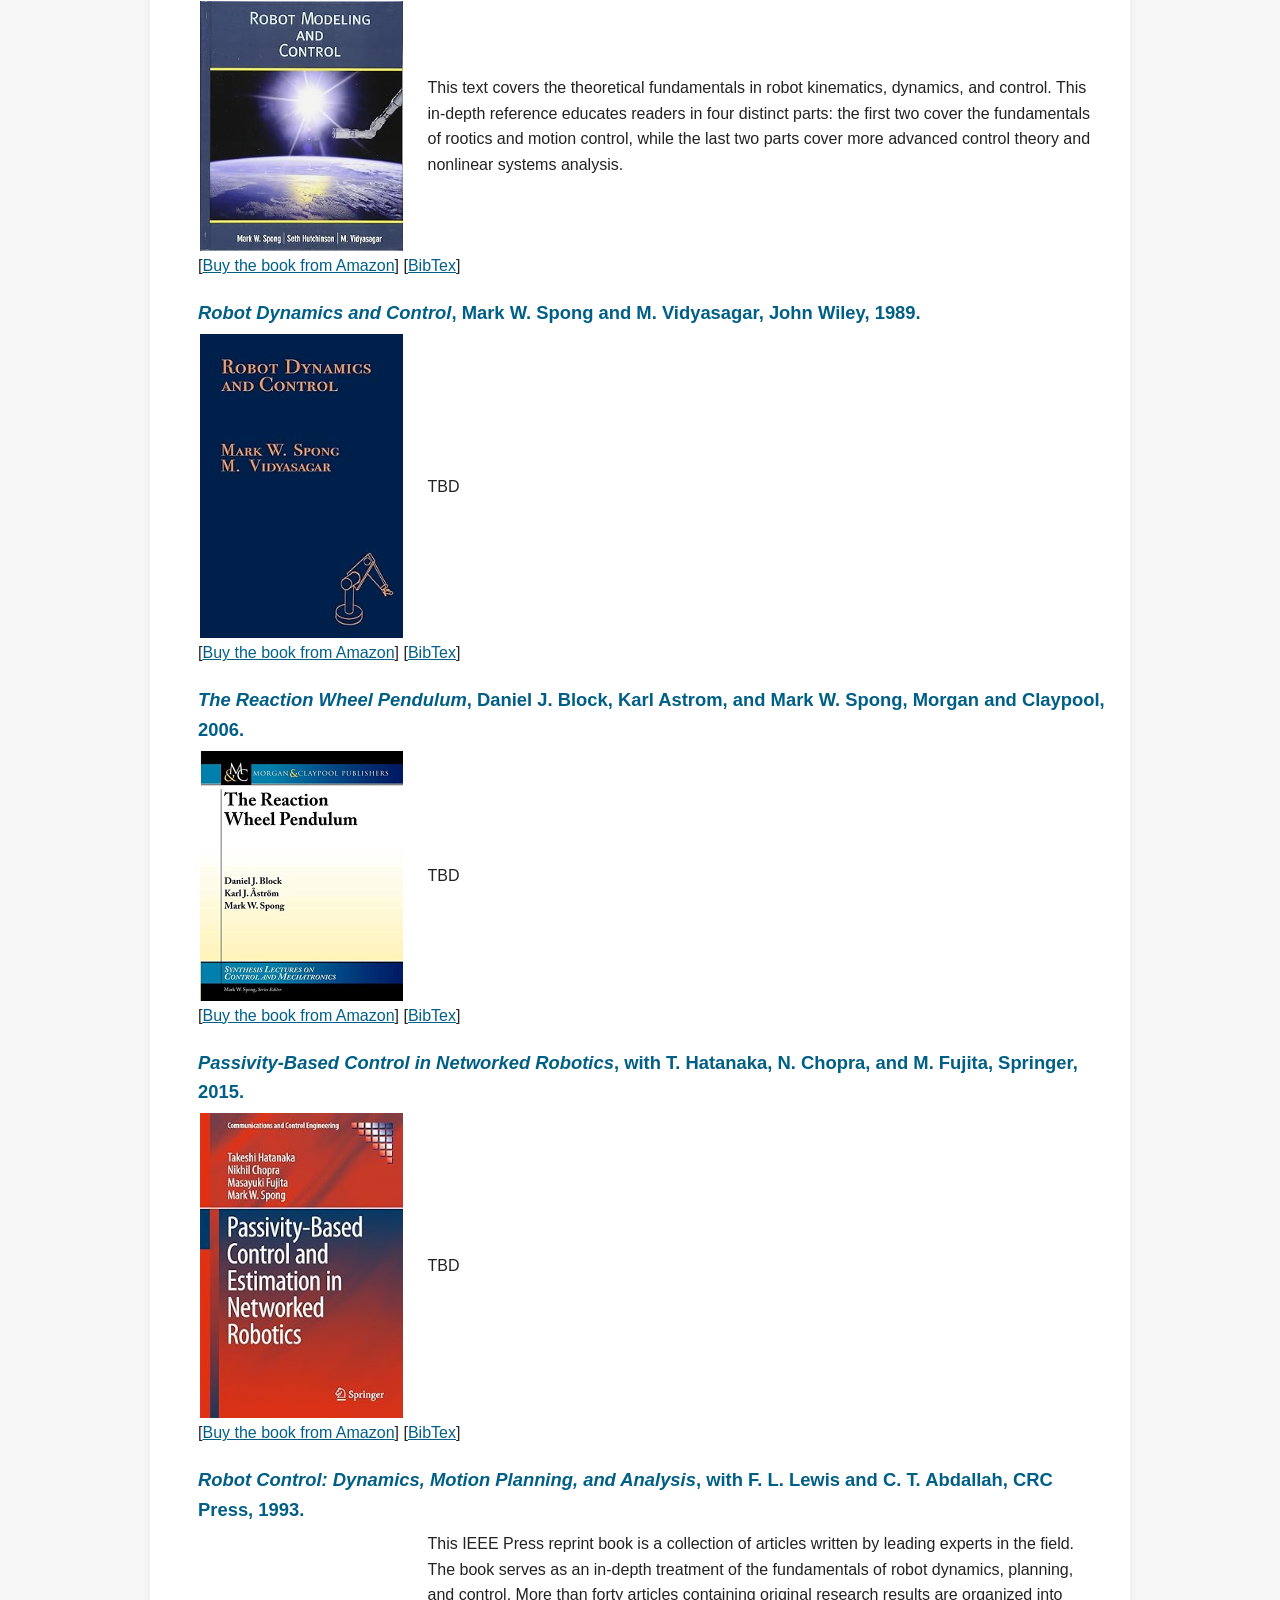
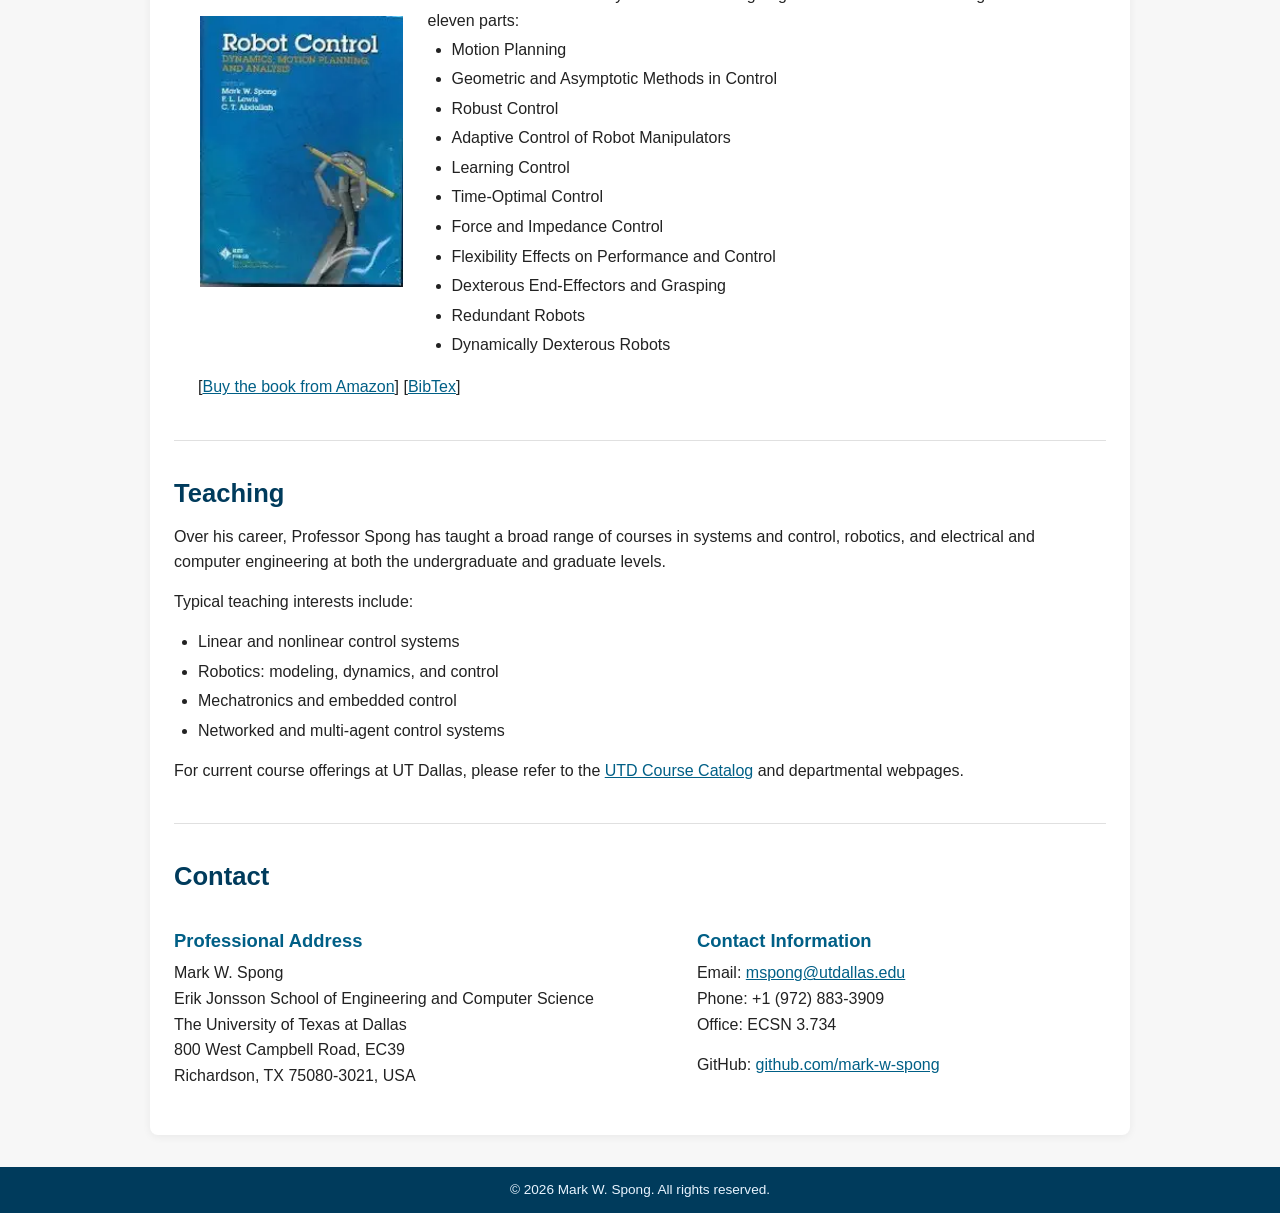
==== commit 89174fee: "Update index.html" ====
--- a/index.html
+++ b/index.html
@@ -161,7 +161,7 @@
 
 [<a href="https://www.amazon.com/gp/product/B0FN7ZCMZW/ref=ox_sc_act_image_1?smid=ATVPDKIKX0DER&psc=1">Buy
 the book from Amazon</a>]
-[<a href = "bib.html/#booknetworks"> BibTex</a>]
+[<a href = "bib.html#booknetworks"> BibTex</a>]
 
     </li>
     <li>
@@ -199,7 +199,7 @@
 
 [<a href="https://www.amazon.com/gp/product/B0FN7ZCMZW/ref=ox_sc_act_image_1?smid=ATVPDKIKX0DER&psc=1">Buy
 the book from Amazon</a>]
-[<a href="bib.html/#bookCRC">BibTex</a>]
+[<a href="bib.html#bookmodeling">BibTex</a>]
 
     </li>
     <li>
@@ -222,7 +222,7 @@
 
 [<a href="https://www.amazon.com/gp/product/B0FN7ZCMZW/ref=ox_sc_act_image_1?smid=ATVPDKIKX0DER&psc=1">Buy
 the book from Amazon</a>]
-[<a href="bib.html">BibTex</a>]
+[<a href="bib.html#bookrobotmodeling2">BibTex</a>]
 
     </li>
 
@@ -236,14 +236,16 @@
            <img src="Images/Robot_Modeling.jpg" style="display: block; margin-right: auto;width: 90%">
            </td>
                 <td style="width:75%">
-TBD 
-                    </td>
-                      </tr>
-        </table>
-
-[<a href="https://www.amazon.com/gp/product/B0FN7ZCMZW/ref=ox_sc_act_image_1?smid=ATVPDKIKX0DER&psc=1">Buy
-the book from Amazon</a>]
-[<a href="bib.html">BibTex</a>]
+This text covers the theoretical fundamentals in robot kinematics, dynamics, and control.  This in-depth reference educates
+readers in four distinct parts: the first two cover the fundamentals of rootics and motion control,
+while the last two parts cover more advanced control theory and nonlinear systems analysis.
+                    </td>
+                      </tr>
+        </table>
+
+[<a href="https://www.amazon.com/gp/product/B0FN7ZCMZW/ref=ox_sc_act_image_1?smid=ATVPDKIKX0DER&psc=1">Buy
+the book from Amazon</a>]
+[<a href="bib.html#bookrobotmodeling1">BibTex</a>]
 
     </li>
     <li>
@@ -263,7 +265,7 @@
 
 [<a href="https://www.amazon.com/gp/product/B0FN7ZCMZW/ref=ox_sc_act_image_1?smid=ATVPDKIKX0DER&psc=1">Buy
 the book from Amazon</a>]
-[<a href="bib.html">BibTex</a>]
+[<a href="bib.html#bookrobotdynamics">BibTex</a>]
 
     </li>
     <li>
@@ -283,7 +285,7 @@
 
 [<a href="https://www.amazon.com/gp/product/B0FN7ZCMZW/ref=ox_sc_act_image_1?smid=ATVPDKIKX0DER&psc=1">Buy
 the book from Amazon</a>]
-[<a href="bib.html">BibTex</a>]
+[<a href="bib.html#bookblock">BibTex</a>]
 
     </li>
     <li>
@@ -303,7 +305,7 @@
 
 [<a href="https://www.amazon.com/gp/product/B0FN7ZCMZW/ref=ox_sc_act_image_1?smid=ATVPDKIKX0DER&psc=1">Buy
 the book from Amazon</a>]
-[<a href="bib.html/#bookpassivity">BibTex</a>]
+[<a href="bib.html#bookpassivity">BibTex</a>]
 
     </li>
         <li>
@@ -338,7 +340,7 @@
 
 [<a href="https://www.amazon.com/gp/product/B0FN7ZCMZW/ref=ox_sc_act_image_1?smid=ATVPDKIKX0DER&psc=1">Buy
 the book from Amazon</a>]
-[<a href="https://mark-w-spong.github.io/bib.htm/#bookCRC">BibTex</a>]
+[<a href="bib.html#bookCRC">BibTex</a>]
 
     </li>
     
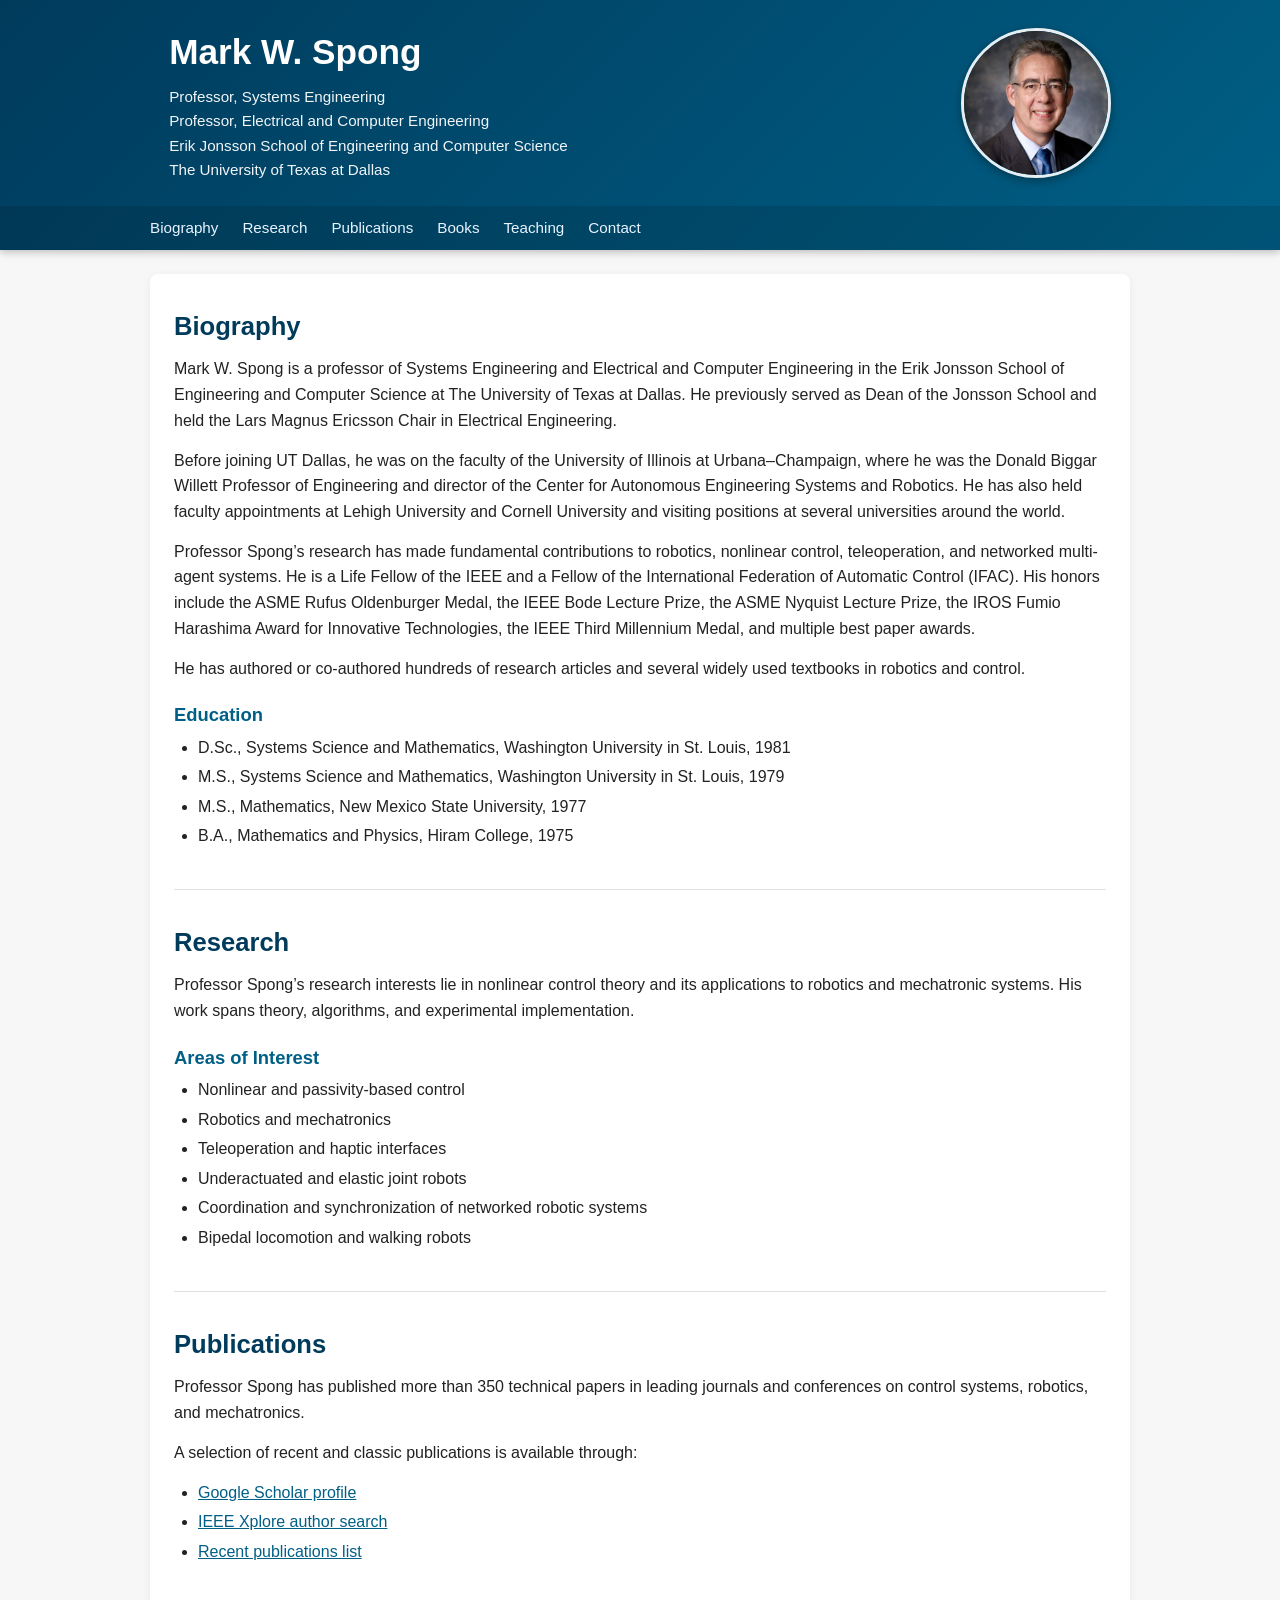
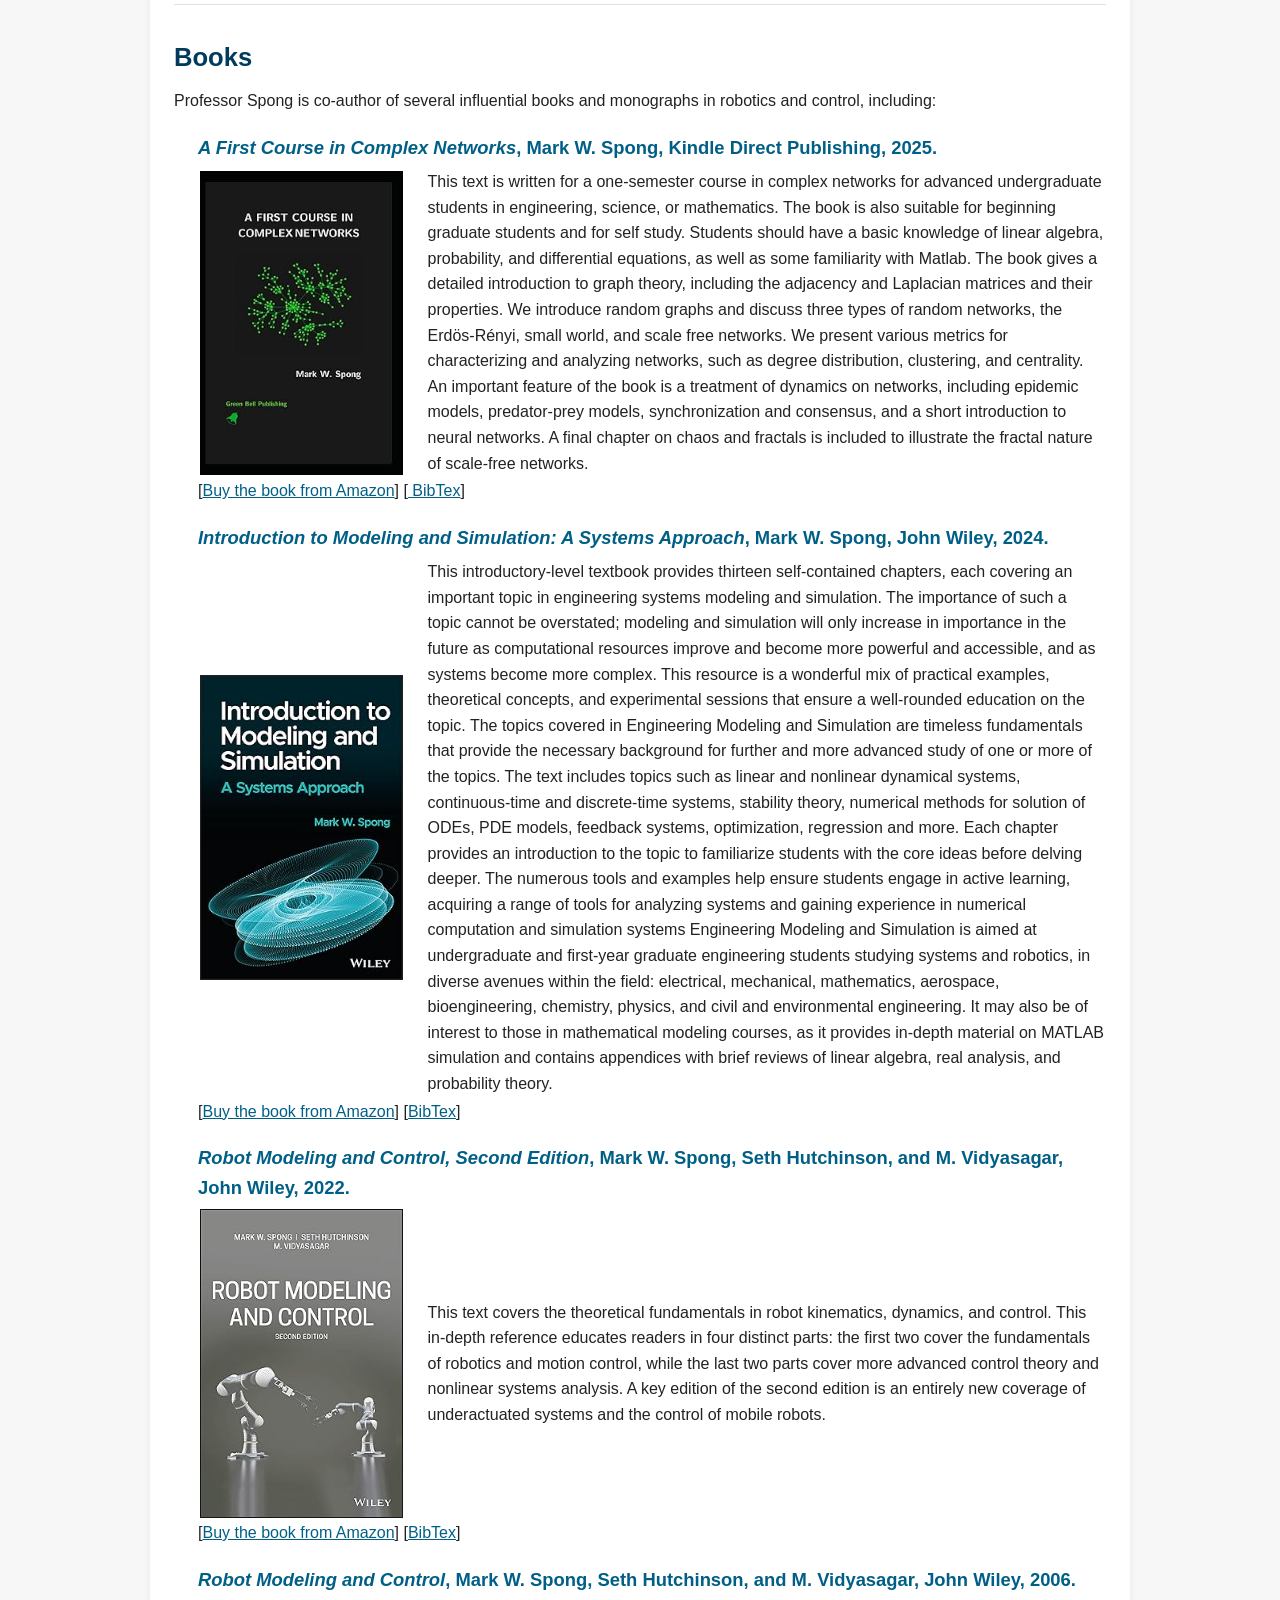
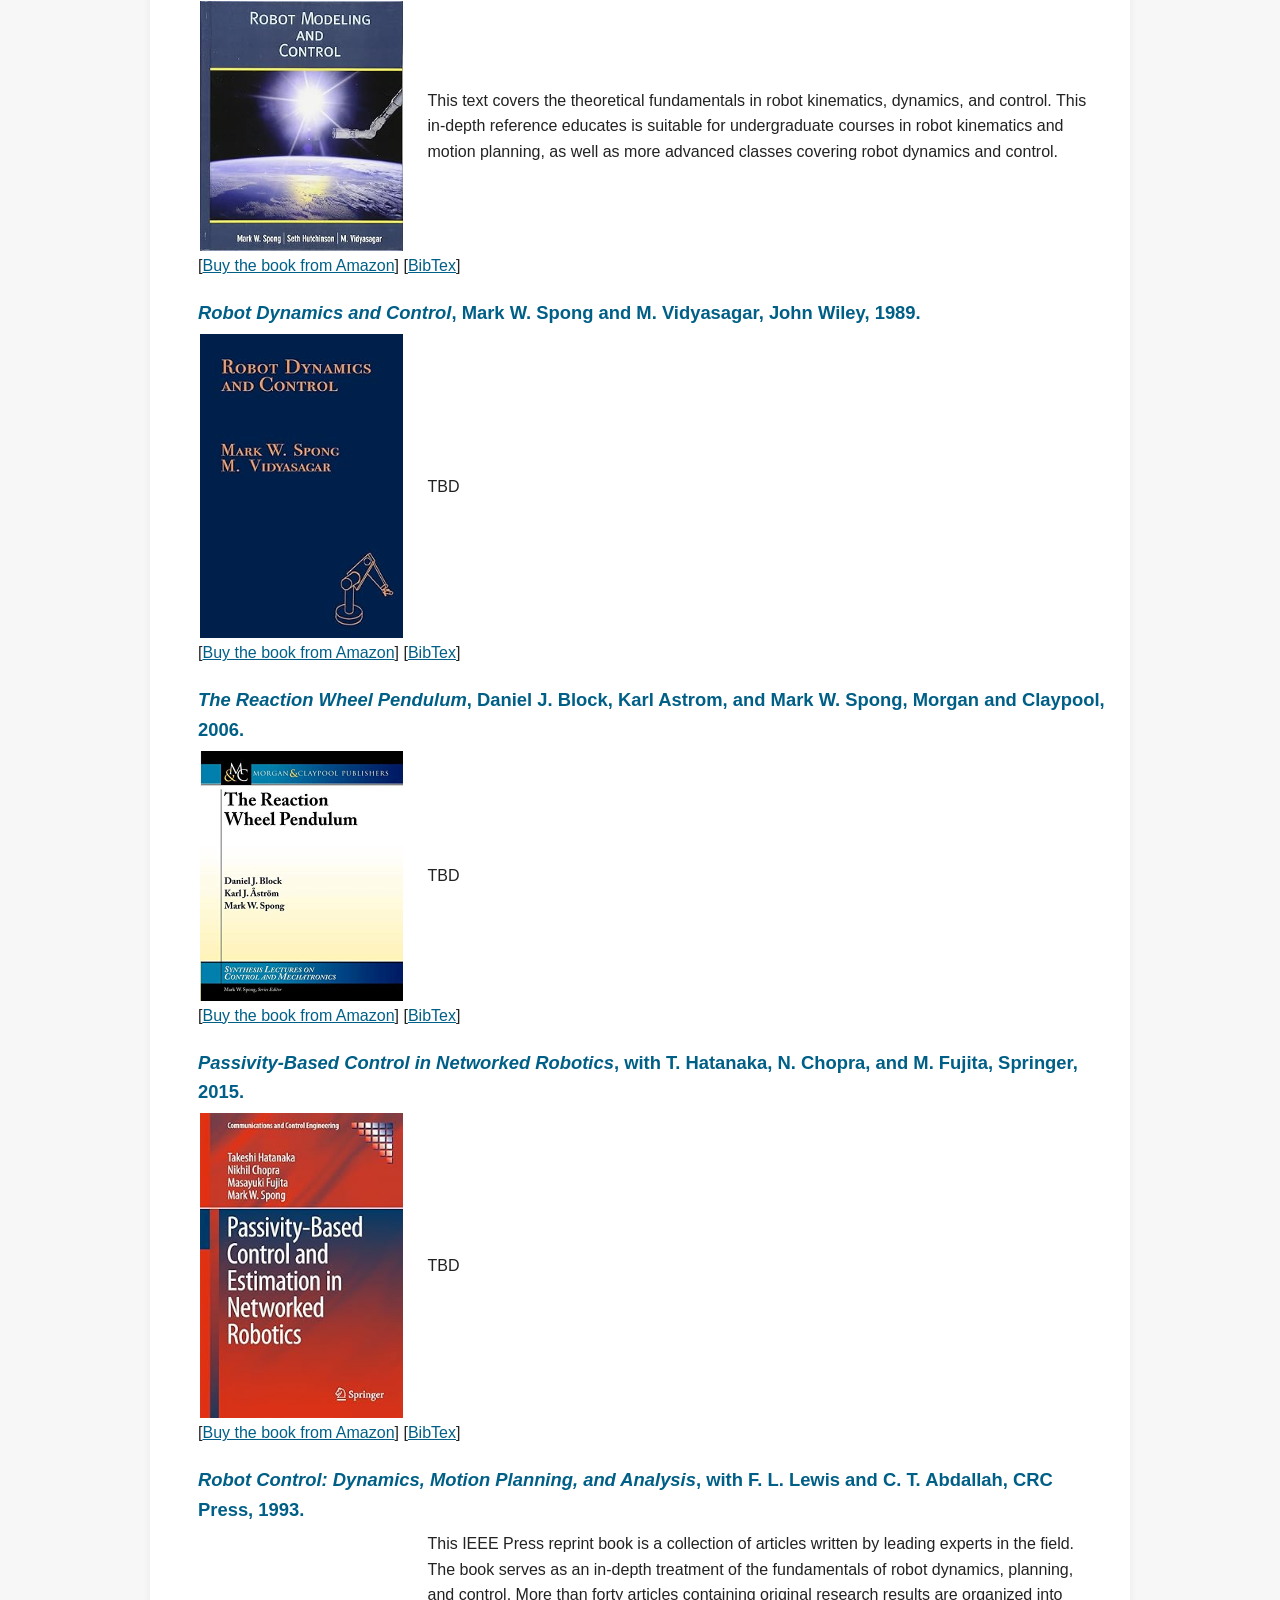
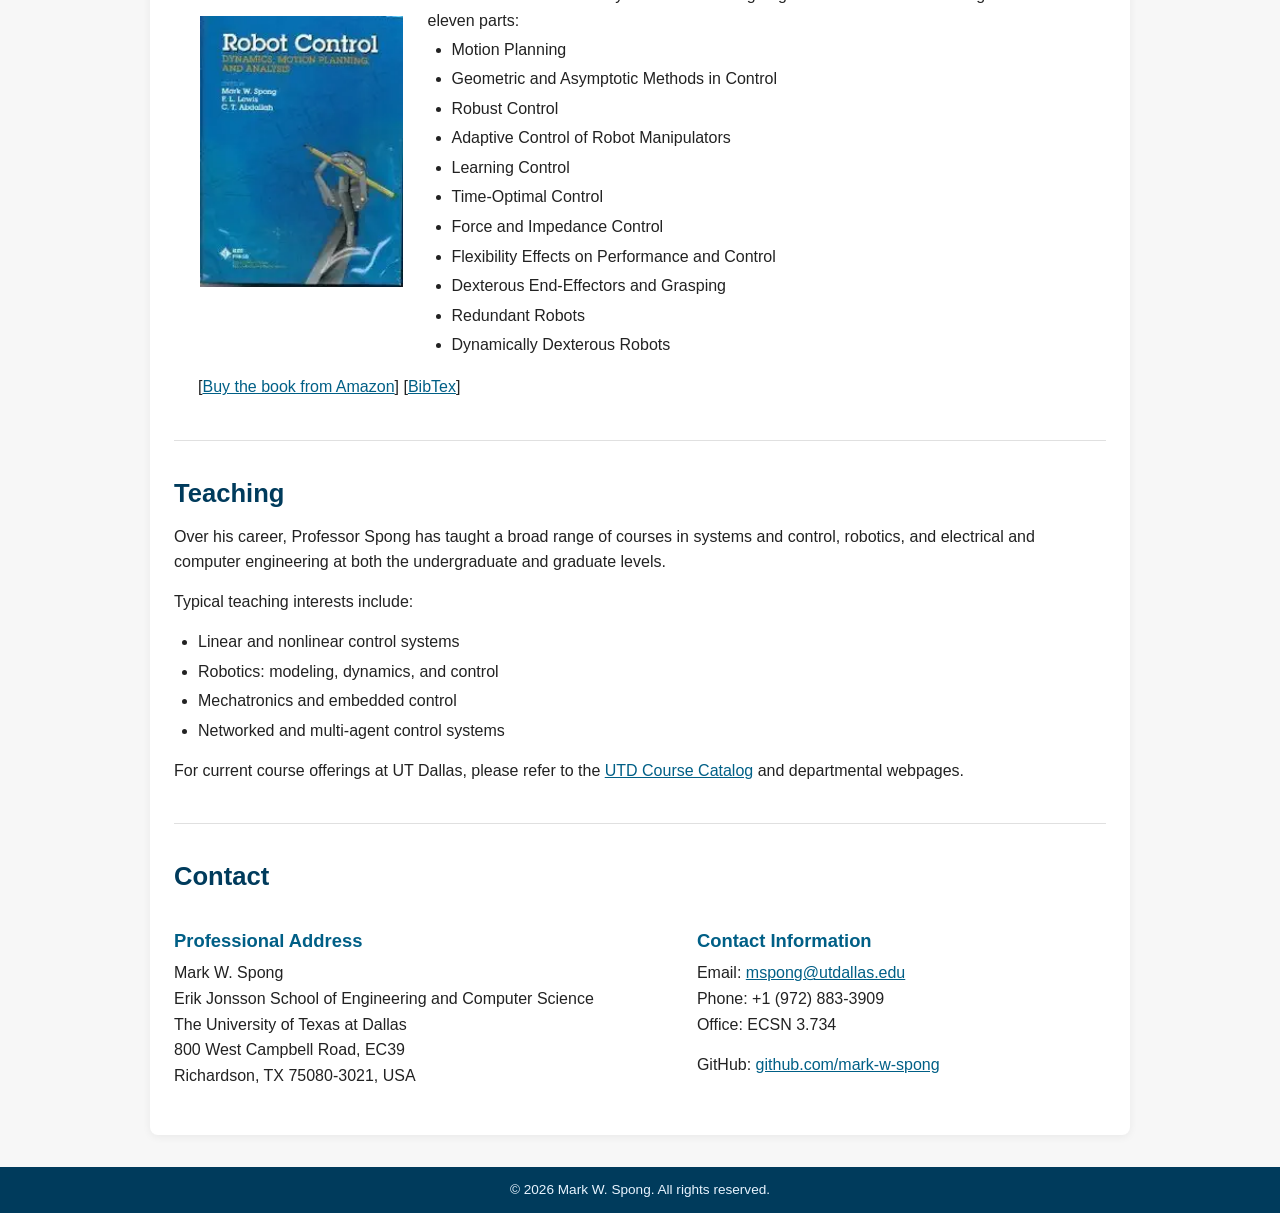
==== commit d7fb5b2f: "Update index.html" ====
--- a/index.html
+++ b/index.html
@@ -213,7 +213,7 @@
            </td>
                 <td style="width:75%">
 This text covers the theoretical fundamentals in robot kinematics, dynamics, and control.  This in-depth reference educates
-readers in four distinct parts: the first two cover the fundamentals of rootics and motion control,
+readers in four distinct parts: the first two cover the fundamentals of robotics and motion control,
 while the last two parts cover more advanced control theory and nonlinear systems analysis.  A key edition of the second 
 edition is an entirely new coverage of underactuated systems and the control of mobile robots.
                     </td>
@@ -237,8 +237,8 @@
            </td>
                 <td style="width:75%">
 This text covers the theoretical fundamentals in robot kinematics, dynamics, and control.  This in-depth reference educates
-readers in four distinct parts: the first two cover the fundamentals of rootics and motion control,
-while the last two parts cover more advanced control theory and nonlinear systems analysis.
+is suitable for undergraduate courses in robot kinematics and motion planning, as well as more advanced classes covering robot dynamics
+and control.
                     </td>
                       </tr>
         </table>
